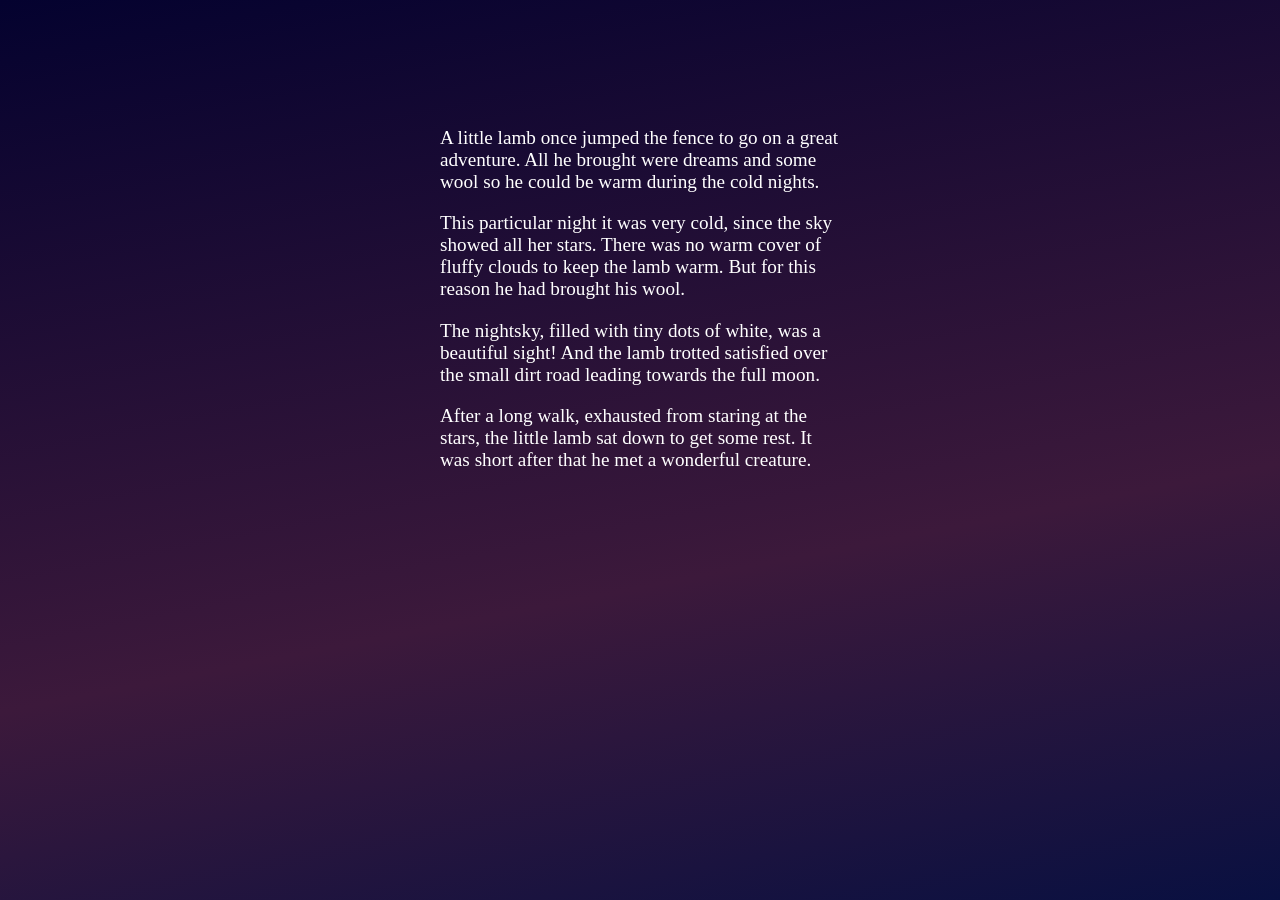
==== index.html @ 36f215fd "Update index.html" ====
<!DOCTYPE html>
<html>
<head>
<title>Pecorella</title>
 
 <style>
  html { 
  background: linear-gradient(169deg, rgba(4,2,47,1) 0%, rgba(60,25,59,1) 62%, rgba(9,16,65,1) 100%) no-repeat center center fixed; 
  -webkit-background-size: cover;
  -moz-background-size: cover;
  -o-background-size: cover;
  background-size: cover;
   margin: 0;
   padding: 0;
}

.story {
 margin:auto;width:50%;max-width:400px;color:white;padding:100px;font-size:1.2em;
  }
  
.star {
  position: absolute;
  width: 2px;
  height: 2px;
  background: rgba(255,255,255,0.0);
  border-radius: 5px;
}

@keyframes twinkle {
  0% {
    transform: scale(1, 1);
    background: rgba(255,255,255,0.0);
    animation-timing-function: ease-in;
  }
  60% {
    transform: scale(0.8, 0.8);
    background: rgba(255,255,255,1);
    animation-timing-function: ease-out;
  }
  80% {
    background: rgba(255,255,255,0.00);
    transform: scale(1, 1);
  }
  100% {
    background: rgba(255,255,255,0.0);
    transform: scale(1, 1);
  }
}

 </style>


</head>
<body>

 <div class="story">
  <p>A little lamb once jumped the fence to go on a great adventure. All he brought were dreams and some wool so he could be warm during the cold nights.</p>
  <p>This particular night it was very cold, since the sky showed all her stars. There was no warm cover of fluffy clouds to keep the lamb warm. But for this reason he had brought his wool.</p>
  <p>The nightsky, filled with tiny dots of white, was a beautiful sight! And the lamb trotted satisfied over the small dirt road leading towards the full moon.</p>
  <p>After a long walk, exhausted from staring at the stars, the little lamb sat down to get some rest. It was short after that he met a wonderful creature.</p>
 </div>
    
   <script>
  for (var i = 0; i < 100; i++) {
  var star = '<div class="star" style="animation: twinkle '+((Math.random()*5) + 5)+'s linear '+((Math.random()*5) + 5)+'s infinite; top: '+Math.random()*(window.innerHeight-10)+'px; left: '+Math.random()*(window.innerWidth-10)+'px;"></div>';
  document.body.insertAdjacentHTML( 'beforeend', star );
}
 </script>

</body>
</html>
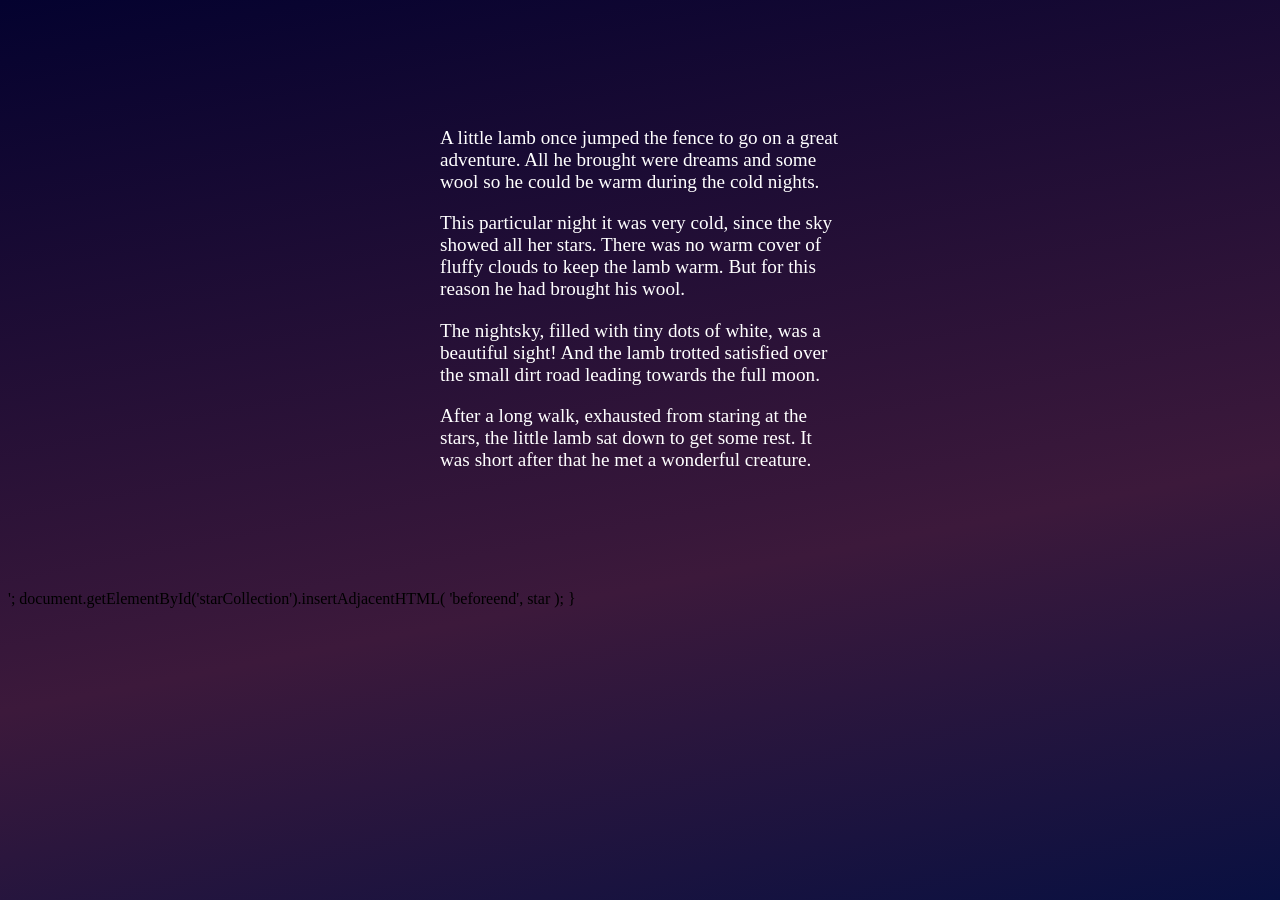
==== commit 5015c18f: "Update index.html" ====
--- a/index.html
+++ b/index.html
@@ -13,6 +13,9 @@
    margin: 0;
    padding: 0;
 }
+  #starCollection {
+   overflow:hidden;
+  }
 
 .story {
  margin:auto;width:50%;max-width:400px;color:white;padding:100px;font-size:1.2em;
@@ -59,11 +62,13 @@
   <p>The nightsky, filled with tiny dots of white, was a beautiful sight! And the lamb trotted satisfied over the small dirt road leading towards the full moon.</p>
   <p>After a long walk, exhausted from staring at the stars, the little lamb sat down to get some rest. It was short after that he met a wonderful creature.</p>
  </div>
+ 
+ <div id="starCollection></div>
     
    <script>
   for (var i = 0; i < 100; i++) {
   var star = '<div class="star" style="animation: twinkle '+((Math.random()*5) + 5)+'s linear '+((Math.random()*5) + 5)+'s infinite; top: '+Math.random()*(window.innerHeight-10)+'px; left: '+Math.random()*(window.innerWidth-10)+'px;"></div>';
-  document.body.insertAdjacentHTML( 'beforeend', star );
+  document.getElementById('starCollection').insertAdjacentHTML( 'beforeend', star );
 }
  </script>
 
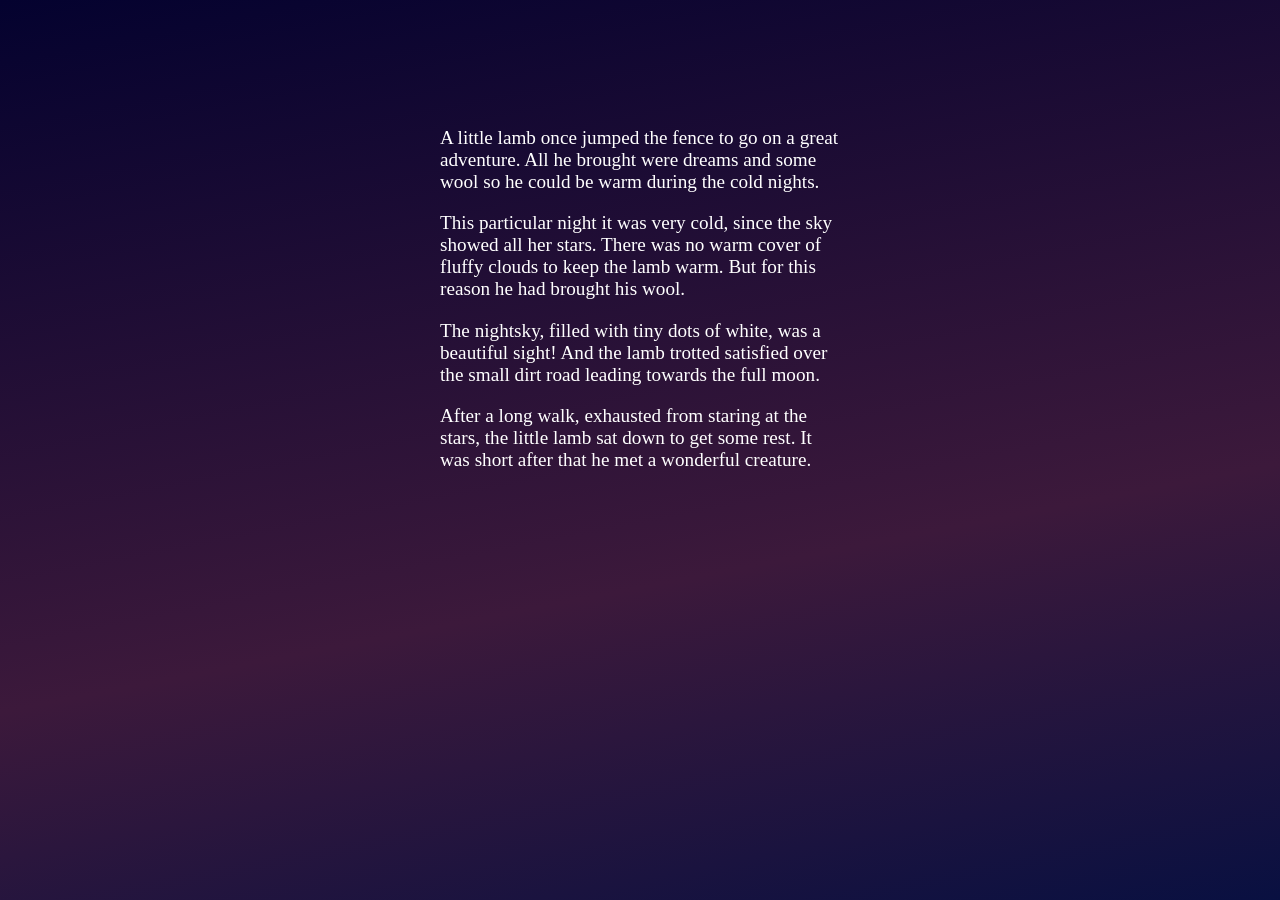
==== commit a694cda4: "Update index.html" ====
--- a/index.html
+++ b/index.html
@@ -63,14 +63,14 @@
   <p>After a long walk, exhausted from staring at the stars, the little lamb sat down to get some rest. It was short after that he met a wonderful creature.</p>
  </div>
  
- <div id="starCollection></div>
+<div id="starCollection"></div>
     
-   <script>
+<script>
   for (var i = 0; i < 100; i++) {
   var star = '<div class="star" style="animation: twinkle '+((Math.random()*5) + 5)+'s linear '+((Math.random()*5) + 5)+'s infinite; top: '+Math.random()*(window.innerHeight-10)+'px; left: '+Math.random()*(window.innerWidth-10)+'px;"></div>';
   document.getElementById('starCollection').insertAdjacentHTML( 'beforeend', star );
 }
- </script>
+</script>
 
 </body>
 </html>
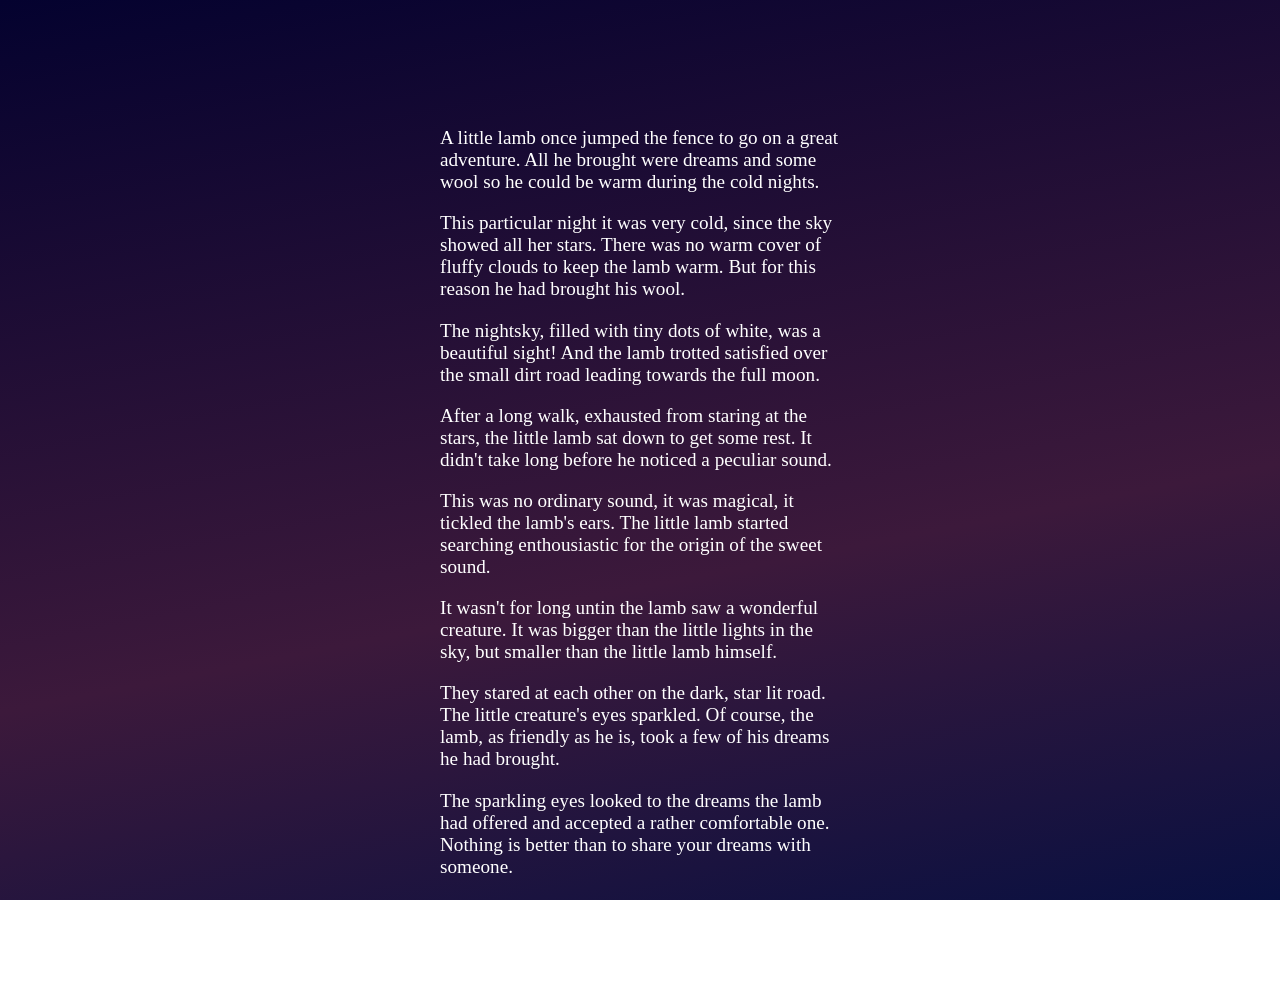
==== commit 0d0d3d86: "Update index.html" ====
--- a/index.html
+++ b/index.html
@@ -15,6 +15,11 @@
 }
   #starCollection {
    overflow:hidden;
+   width: 100vw;
+height: 100vh;
+position: fixed;
+top: 0;
+left: 0;
   }
 
 .story {
@@ -60,7 +65,11 @@
   <p>A little lamb once jumped the fence to go on a great adventure. All he brought were dreams and some wool so he could be warm during the cold nights.</p>
   <p>This particular night it was very cold, since the sky showed all her stars. There was no warm cover of fluffy clouds to keep the lamb warm. But for this reason he had brought his wool.</p>
   <p>The nightsky, filled with tiny dots of white, was a beautiful sight! And the lamb trotted satisfied over the small dirt road leading towards the full moon.</p>
-  <p>After a long walk, exhausted from staring at the stars, the little lamb sat down to get some rest. It was short after that he met a wonderful creature.</p>
+  <p>After a long walk, exhausted from staring at the stars, the little lamb sat down to get some rest. It didn't take long before he noticed a peculiar sound.</p>
+  <p>This was no ordinary sound, it was magical, it tickled the lamb's ears. The little lamb started searching enthousiastic for the origin of the sweet sound.</p>
+  <p>It wasn't for long untin the lamb saw a wonderful creature. It was bigger than the little lights in the sky, but smaller than the little lamb himself.</p>
+  <p>They stared at each other on the dark, star lit road. The little creature's eyes sparkled. Of course, the lamb, as friendly as he is, took a few of his dreams he had brought.</p>
+  <p>The sparkling eyes looked to the dreams the lamb had offered and accepted a rather comfortable one. Nothing is better than to share your dreams with someone.</p>
  </div>
  
 <div id="starCollection"></div>
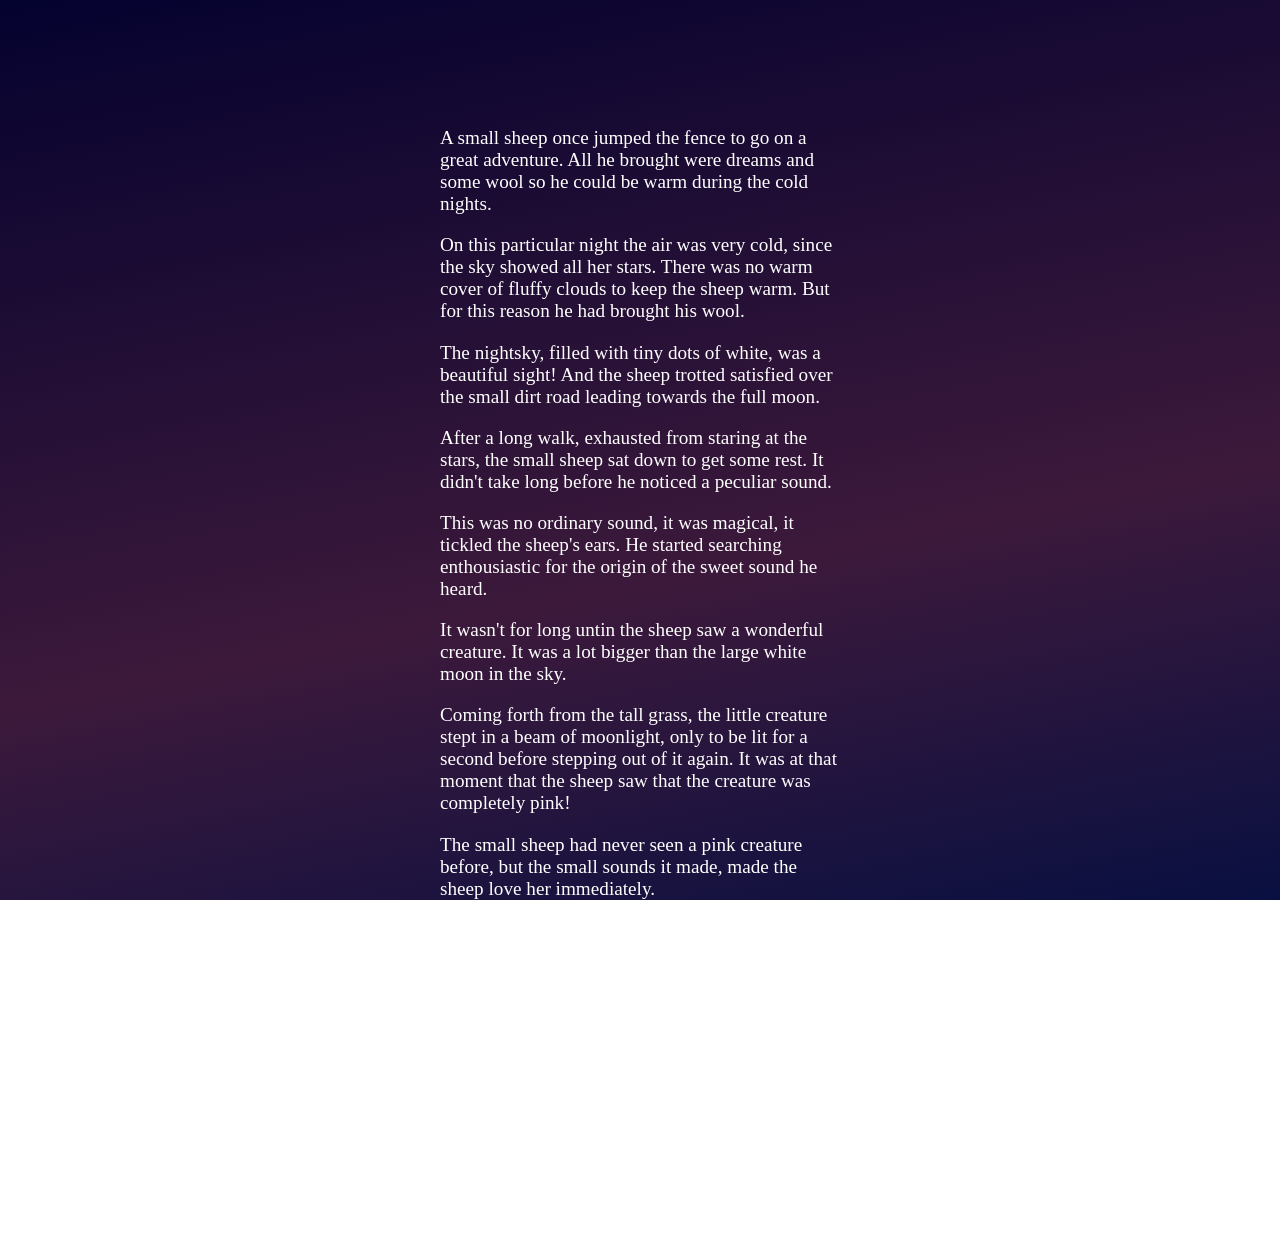
==== commit 35aec542: "Update index.html" ====
--- a/index.html
+++ b/index.html
@@ -62,14 +62,16 @@
 <body>
 
  <div class="story">
-  <p>A little lamb once jumped the fence to go on a great adventure. All he brought were dreams and some wool so he could be warm during the cold nights.</p>
-  <p>This particular night it was very cold, since the sky showed all her stars. There was no warm cover of fluffy clouds to keep the lamb warm. But for this reason he had brought his wool.</p>
-  <p>The nightsky, filled with tiny dots of white, was a beautiful sight! And the lamb trotted satisfied over the small dirt road leading towards the full moon.</p>
-  <p>After a long walk, exhausted from staring at the stars, the little lamb sat down to get some rest. It didn't take long before he noticed a peculiar sound.</p>
-  <p>This was no ordinary sound, it was magical, it tickled the lamb's ears. The little lamb started searching enthousiastic for the origin of the sweet sound.</p>
-  <p>It wasn't for long untin the lamb saw a wonderful creature. It was bigger than the little lights in the sky, but smaller than the little lamb himself.</p>
-  <p>They stared at each other on the dark, star lit road. The little creature's eyes sparkled. Of course, the lamb, as friendly as he is, took a few of his dreams he had brought.</p>
-  <p>The sparkling eyes looked to the dreams the lamb had offered and accepted a rather comfortable one. Nothing is better than to share your dreams with someone.</p>
+  <p>A small sheep once jumped the fence to go on a great adventure. All he brought were dreams and some wool so he could be warm during the cold nights.</p>
+  <p>On this particular night the air was very cold, since the sky showed all her stars. There was no warm cover of fluffy clouds to keep the sheep warm. But for this reason he had brought his wool.</p>
+  <p>The nightsky, filled with tiny dots of white, was a beautiful sight! And the sheep trotted satisfied over the small dirt road leading towards the full moon.</p>
+  <p>After a long walk, exhausted from staring at the stars, the small sheep sat down to get some rest. It didn't take long before he noticed a peculiar sound.</p>
+  <p>This was no ordinary sound, it was magical, it tickled the sheep's ears. He started searching enthousiastic for the origin of the sweet sound he heard.</p>
+  <p>It wasn't for long untin the sheep saw a wonderful creature. It was a lot bigger than the large white moon in the sky.</p>
+  <p>Coming forth from the tall grass, the little creature stept in a beam of moonlight, only to be lit for a second before stepping out of it again. It was at that moment that the sheep saw that the creature was completely pink!</p>
+  <p>The small sheep had never seen a pink creature before, but the small sounds it made, made the sheep love her immediately.</p>
+  <p>They stared at each other on the dark, star lit road. The little creature's eyes sparkled. Of course, the sheep, as friendly as he is, took a few of his dreams he had brought.</p>
+  <p>The sparkling eyes looked to the dreams the sheep had offered and accepted a rather comfortable one. Nothing is better than to share your dreams with someone.</p>
  </div>
  
 <div id="starCollection"></div>
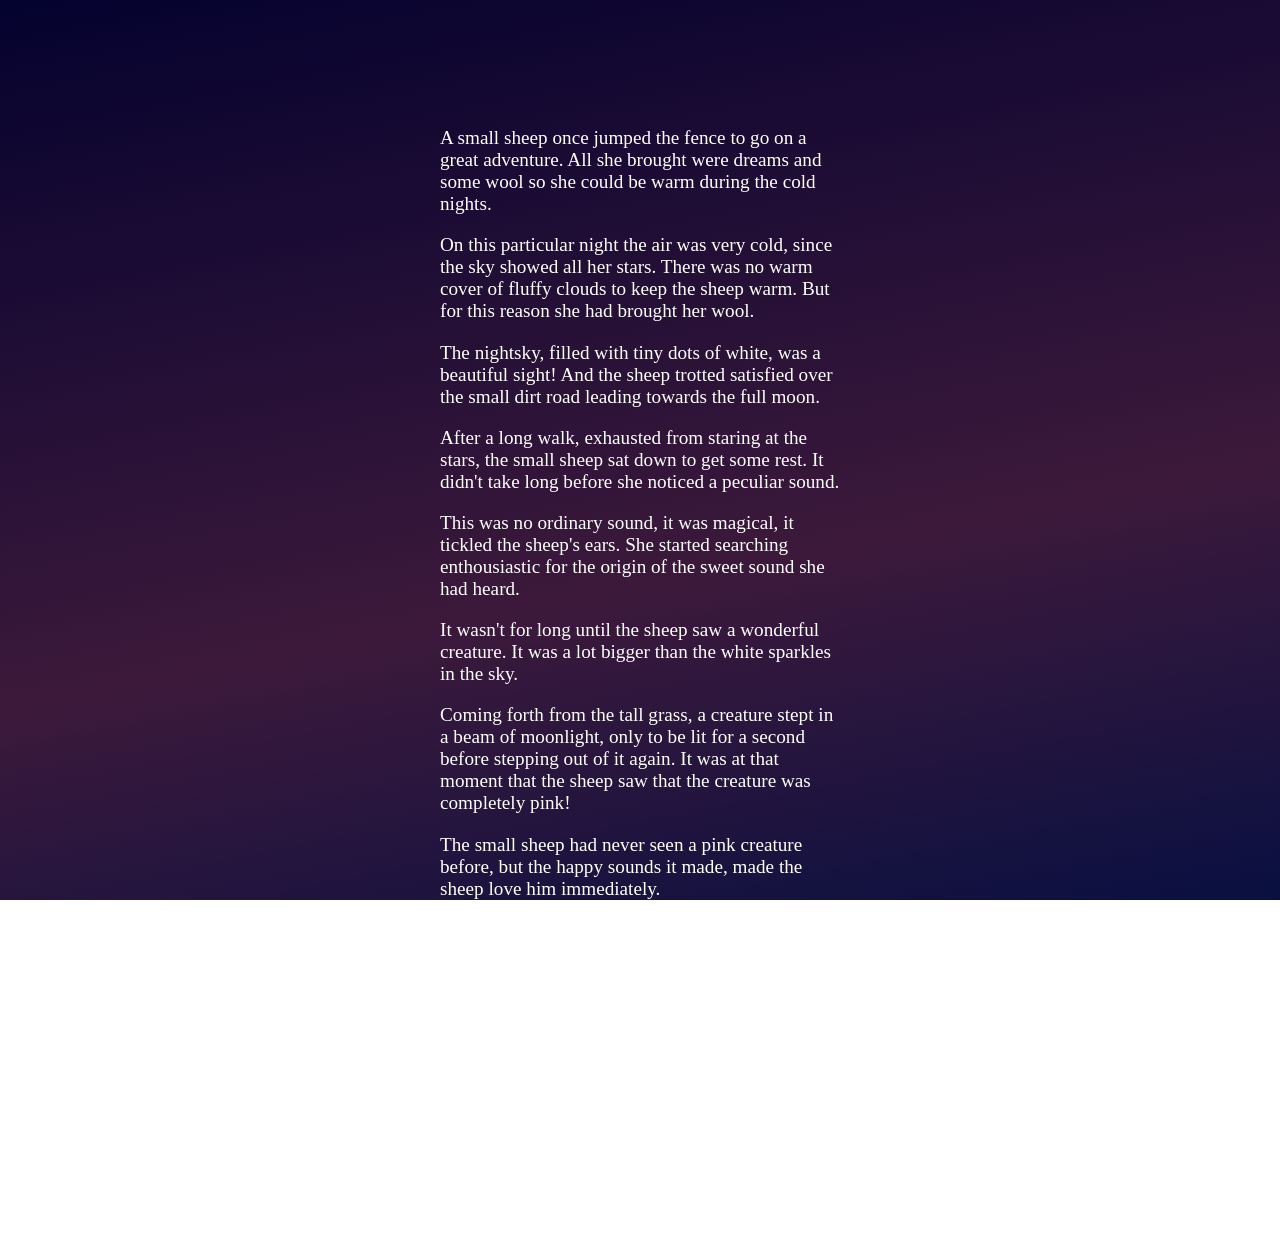
==== commit 00fb457e: "Update index.html" ====
--- a/index.html
+++ b/index.html
@@ -62,15 +62,15 @@
 <body>
 
  <div class="story">
-  <p>A small sheep once jumped the fence to go on a great adventure. All he brought were dreams and some wool so he could be warm during the cold nights.</p>
-  <p>On this particular night the air was very cold, since the sky showed all her stars. There was no warm cover of fluffy clouds to keep the sheep warm. But for this reason he had brought his wool.</p>
+  <p>A small sheep once jumped the fence to go on a great adventure. All she brought were dreams and some wool so she could be warm during the cold nights.</p>
+  <p>On this particular night the air was very cold, since the sky showed all her stars. There was no warm cover of fluffy clouds to keep the sheep warm. But for this reason she had brought her wool.</p>
   <p>The nightsky, filled with tiny dots of white, was a beautiful sight! And the sheep trotted satisfied over the small dirt road leading towards the full moon.</p>
-  <p>After a long walk, exhausted from staring at the stars, the small sheep sat down to get some rest. It didn't take long before he noticed a peculiar sound.</p>
-  <p>This was no ordinary sound, it was magical, it tickled the sheep's ears. He started searching enthousiastic for the origin of the sweet sound he heard.</p>
-  <p>It wasn't for long untin the sheep saw a wonderful creature. It was a lot bigger than the large white moon in the sky.</p>
-  <p>Coming forth from the tall grass, the little creature stept in a beam of moonlight, only to be lit for a second before stepping out of it again. It was at that moment that the sheep saw that the creature was completely pink!</p>
-  <p>The small sheep had never seen a pink creature before, but the small sounds it made, made the sheep love her immediately.</p>
-  <p>They stared at each other on the dark, star lit road. The little creature's eyes sparkled. Of course, the sheep, as friendly as he is, took a few of his dreams he had brought.</p>
+  <p>After a long walk, exhausted from staring at the stars, the small sheep sat down to get some rest. It didn't take long before she noticed a peculiar sound.</p>
+  <p>This was no ordinary sound, it was magical, it tickled the sheep's ears. She started searching enthousiastic for the origin of the sweet sound she had heard.</p>
+  <p>It wasn't for long until the sheep saw a wonderful creature. It was a lot bigger than the white sparkles in the sky.</p>
+  <p>Coming forth from the tall grass, a creature stept in a beam of moonlight, only to be lit for a second before stepping out of it again. It was at that moment that the sheep saw that the creature was completely pink!</p>
+  <p>The small sheep had never seen a pink creature before, but the happy sounds it made, made the sheep love him immediately.</p>
+  <p>They stared at each other on the dark, star lit road. The pink creature's eyes sparkled. Of course, the sheep, as friendly as she is, took a few of her dreams she had brought.</p>
   <p>The sparkling eyes looked to the dreams the sheep had offered and accepted a rather comfortable one. Nothing is better than to share your dreams with someone.</p>
  </div>
  
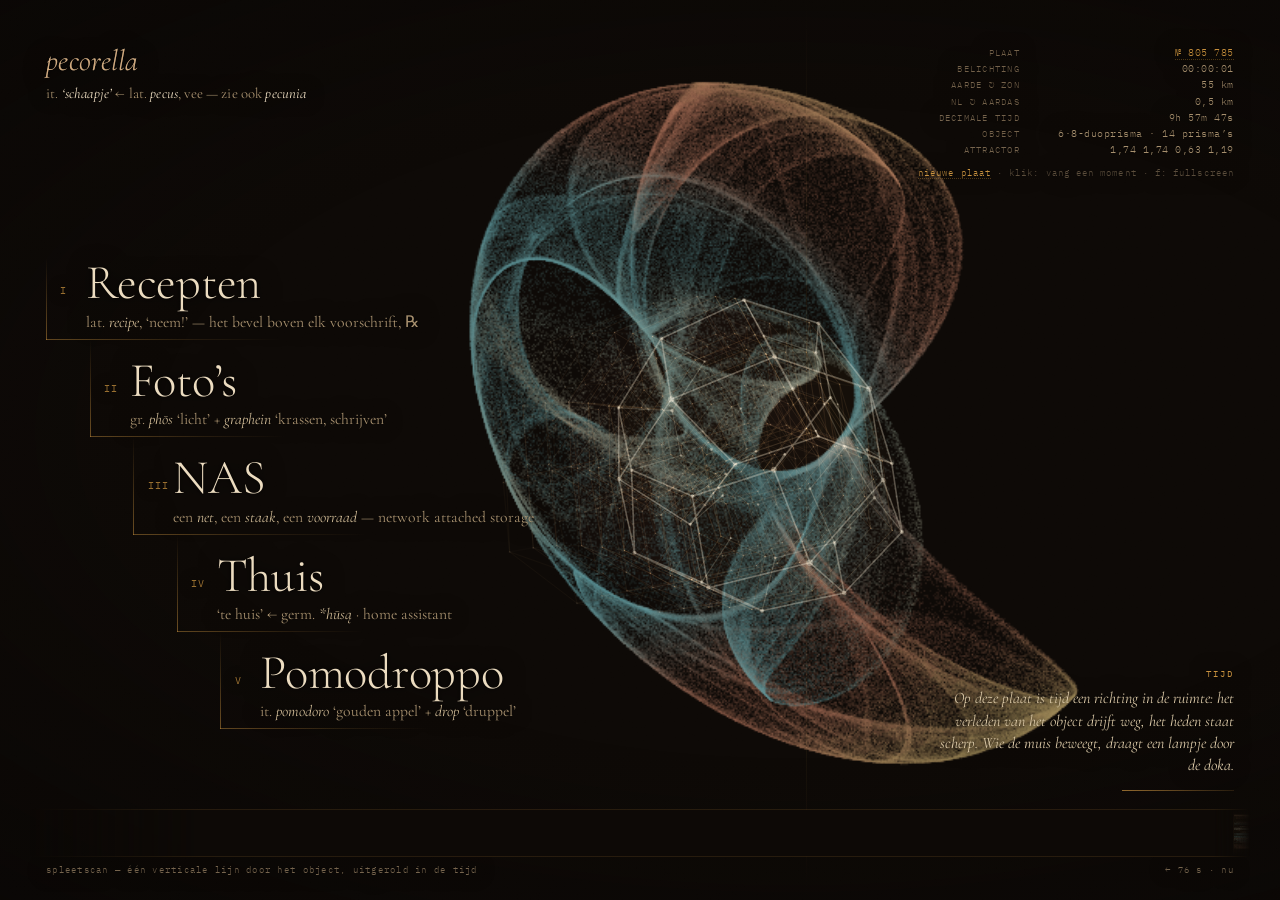
==== commit 52f46380: "Add files via upload" ====
--- a/index.html
+++ b/index.html
@@ -1,87 +1,1091 @@
-<!DOCTYPE html>
-<html>
+<!doctype html>
+<html lang="nl">
 <head>
-<title>Pecorella</title>
- 
- <style>
-  html { 
-  background: linear-gradient(169deg, rgba(4,2,47,1) 0%, rgba(60,25,59,1) 62%, rgba(9,16,65,1) 100%) no-repeat center center fixed; 
-  -webkit-background-size: cover;
-  -moz-background-size: cover;
-  -o-background-size: cover;
-  background-size: cover;
-   margin: 0;
-   padding: 0;
-}
-  #starCollection {
-   overflow:hidden;
-   width: 100vw;
-height: 100vh;
-position: fixed;
-top: 0;
-left: 0;
-  }
-
-.story {
- margin:auto;width:50%;max-width:400px;color:white;padding:100px;font-size:1.2em;
-  }
-  
-.star {
-  position: absolute;
-  width: 2px;
-  height: 2px;
-  background: rgba(255,255,255,0.0);
-  border-radius: 5px;
-}
-
-@keyframes twinkle {
-  0% {
-    transform: scale(1, 1);
-    background: rgba(255,255,255,0.0);
-    animation-timing-function: ease-in;
-  }
-  60% {
-    transform: scale(0.8, 0.8);
-    background: rgba(255,255,255,1);
-    animation-timing-function: ease-out;
-  }
-  80% {
-    background: rgba(255,255,255,0.00);
-    transform: scale(1, 1);
-  }
-  100% {
-    background: rgba(255,255,255,0.0);
-    transform: scale(1, 1);
-  }
-}
-
- </style>
-
-
+<meta charset="utf-8">
+<meta name="viewport" content="width=device-width, initial-scale=1, viewport-fit=cover">
+<title>pecorella · chronografie</title>
+<meta name="description" content="Een chronografische plaat: een vierdimensionaal object dat door de tijd daalt, belicht op een vreemde attractor.">
+<meta name="theme-color" content="#0d0906">
+<link rel="icon" href="data:image/svg+xml,%3Csvg xmlns='http://www.w3.org/2000/svg' viewBox='0 0 32 32'%3E%3Crect width='32' height='32' rx='7' fill='%230d0906'/%3E%3Cpath d='M5 7h5.5v5h5v5h5v5H26' fill='none' stroke='%23c9923f' stroke-width='2.2' stroke-linejoin='round'/%3E%3Cpath d='M3 10h5.5v5h5v5h5v5' fill='none' stroke='%239a4f2c' stroke-width='1' opacity='.7'/%3E%3C/svg%3E">
+<link rel="preconnect" href="https://fonts.googleapis.com">
+<link rel="preconnect" href="https://fonts.gstatic.com" crossorigin>
+<link href="https://fonts.googleapis.com/css2?family=Cormorant+Garamond:ital,wght@0,300;0,400;1,300;1,400&family=IBM+Plex+Mono:wght@300;400&display=swap" rel="stylesheet">
+<style>
+:root{
+  --bg:#0d0906;
+  --ink:#ecdcc0;
+  --muted:#a8916f;
+  --faint:#76644d;
+  --ochre:#c9923f;
+  --ochre-a:201,146,63;
+  --sienna-a:154,79,44;
+  --verdigris-a:111,143,136;
+  --serif:'Cormorant Garamond','Cormorant',Garamond,'Iowan Old Style','Times New Roman',serif;
+  --mono:'IBM Plex Mono',ui-monospace,'SF Mono',Menlo,monospace;
+  --gut:clamp(16px,3.6vw,56px);
+  --glow:0 0 22px rgba(8,5,3,.95),0 0 4px rgba(8,5,3,.8);
+}
+*{box-sizing:border-box;margin:0;padding:0}
+html,body{height:100%;background:var(--bg);color:var(--ink);overflow:hidden}
+body{font-family:var(--serif);-webkit-font-smoothing:antialiased;text-rendering:optimizeLegibility}
+body.idle{cursor:none}
+
+#exposure,#chrono{position:fixed;inset:0;width:100%;height:100%;display:block}
+#chrono{mix-blend-mode:screen}
+
+.vignette{position:fixed;inset:0;pointer-events:none;
+  background:
+    radial-gradient(130% 95% at 62% 48%,transparent 38%,rgba(6,4,3,.5) 72%,rgba(4,2,1,.92) 100%);}
+.grain{position:fixed;inset:-50%;width:200%;height:200%;pointer-events:none;opacity:.075;mix-blend-mode:overlay;
+  background-image:url("data:image/svg+xml,%3Csvg xmlns='http://www.w3.org/2000/svg' width='180' height='180'%3E%3Cfilter id='n'%3E%3CfeTurbulence type='fractalNoise' baseFrequency='.85' numOctaves='2' stitchTiles='stitch'/%3E%3CfeColorMatrix type='saturate' values='0'/%3E%3C/filter%3E%3Crect width='100%25' height='100%25' filter='url(%23n)'/%3E%3C/svg%3E");
+  animation:grain 1.2s steps(6) infinite}
+@keyframes grain{
+  0%{transform:translate(0,0)}17%{transform:translate(-3%,2%)}33%{transform:translate(2%,-4%)}
+  50%{transform:translate(-4%,-1%)}67%{transform:translate(3%,3%)}83%{transform:translate(-1%,4%)}100%{transform:translate(0,0)}}
+
+/* ---------- interface ---------- */
+.ui{position:fixed;inset:0;display:grid;grid-template-columns:minmax(0,1fr) auto;grid-template-rows:auto minmax(0,1fr) auto;row-gap:clamp(.8rem,2vh,1.6rem);column-gap:2rem;
+  padding:max(var(--gut),env(safe-area-inset-top)) max(var(--gut),env(safe-area-inset-right)) max(calc(var(--gut)*.55),env(safe-area-inset-bottom)) max(var(--gut),env(safe-area-inset-left));
+  pointer-events:none;text-shadow:var(--glow)}
+.ui a{pointer-events:auto}
+.top,.stairs{transition:opacity 4s ease}
+body.idle .top,body.idle .stairs{opacity:.2}
+body.idle .strip figcaption{opacity:.25}
+
+.top{grid-column:1/-1;display:flex;justify-content:space-between;align-items:flex-start;gap:1.5rem}
+.brand h1{position:relative;display:inline-block;font-weight:300;font-style:italic;font-size:clamp(1.55rem,2.3vw,2.1rem);letter-spacing:.01em;line-height:1}
+.brand h1::before,.brand h1::after{content:attr(data-text);position:absolute;left:0;top:0;pointer-events:none;text-shadow:none}
+.brand h1::before{color:rgba(var(--ochre-a),.32);animation:ghostA 11s ease-in-out infinite}
+.brand h1::after{color:rgba(var(--sienna-a),.22);animation:ghostB 11s ease-in-out infinite}
+@keyframes ghostA{0%,100%{transform:translate(-.1em,-.07em)}50%{transform:translate(-.26em,-.16em)}}
+@keyframes ghostB{0%,100%{transform:translate(-.2em,-.14em)}50%{transform:translate(-.52em,-.32em)}}
+.gloss{margin-top:.55rem;font-size:.92rem;color:var(--muted);letter-spacing:.01em}
+.gloss i{color:var(--ink)}
+
+.ledger{font-family:var(--mono);font-weight:300;font-size:.64rem;letter-spacing:.05em;color:var(--faint);
+  display:grid;grid-template-columns:auto auto;column-gap:1.1rem;row-gap:.2rem;text-align:right;white-space:nowrap}
+.ledger dt{text-transform:uppercase;letter-spacing:.14em;font-size:.56rem;align-self:center}
+.ledger dd{color:var(--muted);font-variant-numeric:tabular-nums}
+.ledger a{color:var(--ochre);text-decoration:none;border-bottom:1px dotted rgba(var(--ochre-a),.4)}
+.ledger a:hover,.ledger a:focus-visible{color:var(--ink);outline:none}
+.ledger .hint{grid-column:1/-1;margin-top:.45rem;font-size:.56rem;letter-spacing:.12em;color:rgba(118,100,77,.75);text-transform:lowercase}
+
+/* the staircase */
+.stairs{--gap:clamp(.35rem,1.7vh,1.25rem);grid-column:1;align-self:center;justify-self:start;display:flex;flex-direction:column;gap:var(--gap);padding-left:.9rem}
+.step{--off:calc(var(--i) * clamp(1.05rem,3.4vw,4rem));
+  position:relative;margin-left:var(--off);display:grid;grid-template-columns:1.6rem auto;align-items:baseline;
+  color:inherit;text-decoration:none;padding:.1rem 2.2rem .5rem 0;outline:none;width:max-content;max-width:calc(100vw - var(--off) - 2*var(--gut))}
+.step .no{font-family:var(--mono);font-size:.62rem;letter-spacing:.12em;color:var(--ochre);opacity:.75;transform:translateY(-.4em)}
+.step .word{font-weight:300;font-size:clamp(1.8rem,min(4.3vw,5.4vh),3.5rem);line-height:1;letter-spacing:-.005em;
+  text-shadow:var(--glow),0 0 0 rgba(var(--ochre-a),0),0 0 0 rgba(var(--sienna-a),0),0 0 0 rgba(var(--sienna-a),0),0 0 0 rgba(var(--verdigris-a),0),0 0 0 rgba(var(--verdigris-a),0);
+  transition:text-shadow 1.1s cubic-bezier(.2,.7,.1,1),transform 1.1s cubic-bezier(.2,.7,.1,1),color .6s}
+.step .meta{grid-column:2;display:flex;flex-wrap:wrap;align-items:baseline;column-gap:.8rem;row-gap:.1rem;margin-top:.3rem}
+.step .ety{font-size:.98rem;color:var(--muted)}
+.step .ety i{color:#cdb894}
+.step .host{font-family:var(--mono);font-size:.6rem;letter-spacing:.07em;color:var(--faint);opacity:0;transform:translateX(-.5rem);transition:opacity .8s,transform .8s}
+.step::after{content:'';position:absolute;left:-.9rem;right:0;bottom:0;height:1px;
+  background:linear-gradient(90deg,rgba(var(--ochre-a),.6),rgba(var(--ochre-a),.18) 60%,transparent);
+  transform-origin:left;transform:scaleX(.42);transition:transform 1.3s cubic-bezier(.2,.7,.1,1),opacity 1.3s;opacity:.75}
+.step::before{content:'';position:absolute;left:-.9rem;bottom:0;width:1px;height:calc(100% + var(--gap));
+  background:linear-gradient(0deg,rgba(var(--ochre-a),.5),transparent)}
+.step:first-child::before{height:100%}
+.step:hover .word,.step:focus-visible .word{transform:translateX(.4rem);color:#fff4df;
+  text-shadow:var(--glow),
+   -.16em -.09em 0 rgba(var(--ochre-a),.34),
+   -.32em -.18em 0 rgba(var(--sienna-a),.24),
+   -.48em -.27em 0 rgba(var(--sienna-a),.15),
+   -.64em -.36em 0 rgba(var(--verdigris-a),.09),
+   -.8em -.45em 0 rgba(var(--verdigris-a),.05)}
+.step:hover .host,.step:focus-visible .host{opacity:1;transform:none}
+.step:hover::after,.step:focus-visible::after{transform:scaleX(1);opacity:1}
+
+/* weetje */
+.weetje{grid-column:2;grid-row:2;align-self:end;justify-self:end;width:min(38ch,31vw);text-align:right}
+.weetje .bar{margin-left:auto}
+.weetje .cat{display:block;font-family:var(--mono);font-size:.58rem;letter-spacing:.2em;text-transform:uppercase;color:var(--ochre);margin-bottom:.45rem}
+.weetje p{font-style:italic;font-size:clamp(1rem,1.22vw,1.15rem);line-height:1.4;color:#d9c7a6}
+.weetje p i{font-style:normal;color:#efdfbf}
+.weetje .cat,.weetje p{transition:opacity .9s ease,filter .9s ease,transform .9s ease}
+.weetje.hold .bar{opacity:0}
+.weetje .bar{transition:opacity .6s}
+.weetje.out .cat,.weetje.out p{opacity:0;filter:blur(6px);transform:translate(-.3rem,.15rem)}
+.weetje .bar{height:1px;margin-top:.8rem;width:7rem;background:linear-gradient(90deg,rgba(var(--ochre-a),.7),rgba(var(--ochre-a),.15));
+  transform-origin:left;animation:bar var(--dur,26s) linear forwards}
+@keyframes bar{from{transform:scaleX(0)}to{transform:scaleX(1)}}
+
+/* slit-scan */
+.strip{grid-column:1/-1;position:relative;margin:0 calc(var(--gut) * -.35)}
+.strip canvas{display:block;width:100%;height:clamp(34px,5.4vh,54px);
+  -webkit-mask-image:linear-gradient(90deg,transparent,#000 14%,#000 97%,transparent);mask-image:linear-gradient(90deg,transparent,#000 14%,#000 97%,transparent);
+  border-top:1px solid rgba(var(--ochre-a),.14);border-bottom:1px solid rgba(var(--ochre-a),.14)}
+.strip figcaption{display:flex;justify-content:space-between;gap:1rem;margin-top:.4rem;padding:0 calc(var(--gut) * .35);
+  font-family:var(--mono);font-weight:300;font-size:.56rem;letter-spacing:.14em;text-transform:lowercase;color:var(--faint);transition:opacity 4s}
+
+a:focus-visible{outline:none}
+
+@media (max-width:719px){
+  .ui{grid-template-columns:minmax(0,1fr);grid-template-rows:auto minmax(0,1fr) auto auto}
+  .weetje{grid-column:1;grid-row:3;justify-self:start;align-self:auto;width:auto;max-width:46ch;text-align:left}
+  .weetje .bar{margin-left:0}
+  .ledger{grid-template-columns:auto;row-gap:.15rem}
+  .ledger dt,.ledger .opt,.ledger .hint{display:none}
+  .gloss{font-size:.84rem}
+  .strip figcaption .long{display:none}
+  .stairs{align-self:end;justify-self:stretch;align-items:flex-start;padding-bottom:.4rem}
+  .step{width:auto;max-width:calc(100% - var(--off));grid-template-columns:1.4rem minmax(0,1fr);padding-right:.6rem}
+  .step .host{display:none}
+  .step .ety{font-size:.9rem}
+}
+@media (max-width:719px) and (max-height:700px){
+  .weetje{display:none}
+}
+@media (max-height:700px) and (min-width:720px){
+  .ledger .opt.x{display:none}
+}
+@media (max-height:520px){
+  .weetje,.strip figcaption{display:none}
+}
+@media (prefers-reduced-motion:reduce){
+  .grain,.brand h1::before,.brand h1::after{animation:none}
+}
+</style>
 </head>
 <body>
-
- <div class="story">
-  <p>A small sheep once jumped the fence to go on a great adventure. All she brought were dreams and some wool so she could be warm during the cold nights.</p>
-  <p>On this particular night the air was very cold, since the sky showed all her stars. There was no warm cover of fluffy clouds to keep the sheep warm. But for this reason she had brought her wool.</p>
-  <p>The nightsky, filled with tiny dots of white, was a beautiful sight! And the sheep trotted satisfied over the small dirt road leading towards the full moon.</p>
-  <p>After a long walk, exhausted from staring at the stars, the small sheep sat down to get some rest. It didn't take long before she noticed a peculiar sound.</p>
-  <p>This was no ordinary sound, it was magical, it tickled the sheep's ears. She started searching enthousiastic for the origin of the sweet sound she had heard.</p>
-  <p>It wasn't for long until the sheep saw a wonderful creature. It was a lot bigger than the white sparkles in the sky.</p>
-  <p>Coming forth from the tall grass, a creature stept in a beam of moonlight, only to be lit for a second before stepping out of it again. It was at that moment that the sheep saw that the creature was completely pink!</p>
-  <p>The small sheep had never seen a pink creature before, but the happy sounds it made, made the sheep love him immediately.</p>
-  <p>They stared at each other on the dark, star lit road. The pink creature's eyes sparkled. Of course, the sheep, as friendly as she is, took a few of her dreams she had brought.</p>
-  <p>The sparkling eyes looked to the dreams the sheep had offered and accepted a rather comfortable one. Nothing is better than to share your dreams with someone.</p>
- </div>
- 
-<div id="starCollection"></div>
-    
+<canvas id="exposure" aria-hidden="true"></canvas>
+<canvas id="chrono" aria-hidden="true"></canvas>
+<div class="vignette" aria-hidden="true"></div>
+<div class="grain" aria-hidden="true"></div>
+
+<main class="ui">
+  <header class="top">
+    <div class="brand">
+      <h1 data-text="pecorella">pecorella</h1>
+      <p class="gloss">it. <i>‘schaapje’</i> ← lat. <i>pecus</i>, vee — zie ook <i>pecunia</i></p>
+    </div>
+    <dl class="ledger" aria-label="Belichtingsgegevens">
+      <dt>plaat</dt><dd><a id="plate" href="?" title="Deze plaat bewaren">№ ——</a></dd>
+      <dt>belichting</dt><dd id="l-exp">00:00:00</dd>
+      <dt class="opt">aarde ↻ zon</dt><dd class="opt" id="l-sun">0 km</dd>
+      <dt class="opt x">nl ↻ aardas</dt><dd class="opt x" id="l-rot">0 km</dd>
+      <dt class="opt">decimale tijd</dt><dd class="opt" id="l-dec">—</dd>
+      <dt class="opt">object</dt><dd class="opt" id="l-obj">—</dd>
+      <dt class="opt x">attractor</dt><dd class="opt x" id="l-att">—</dd>
+      <dd class="hint"><a id="newplate" href="?">nieuwe plaat</a> · klik: vang een moment · f: fullscreen</dd>
+    </dl>
+  </header>
+
+  <nav class="stairs" aria-label="Projecten">
+    <a class="step" style="--i:0" data-key="recepten" href="https://recepten.pecorella.nl">
+      <span class="no">I</span><span class="word">Recepten</span>
+      <span class="meta"><span class="ety">lat. <i>recipe</i>, ‘neem!’ — het bevel boven elk voorschrift, ℞</span><span class="host">recepten.pecorella.nl</span></span>
+    </a>
+    <a class="step" style="--i:1" data-key="fotos" href="https://fotos.pecorella.nl">
+      <span class="no">II</span><span class="word">Foto’s</span>
+      <span class="meta"><span class="ety">gr. <i>phōs</i> ‘licht’ + <i>graphein</i> ‘krassen, schrijven’</span><span class="host">fotos.pecorella.nl</span></span>
+    </a>
+    <a class="step" style="--i:2" data-key="nas" href="https://nas.pecorella.nl">
+      <span class="no">III</span><span class="word">NAS</span>
+      <span class="meta"><span class="ety">een <i>net</i>, een <i>staak</i>, een <i>voorraad</i> — network attached storage</span><span class="host">nas.pecorella.nl</span></span>
+    </a>
+    <a class="step" style="--i:3" data-key="thuis" href="https://thuis.pecorella.nl">
+      <span class="no">IV</span><span class="word">Thuis</span>
+      <span class="meta"><span class="ety">‘te huis’ ← germ. <i>*hūsą</i> · home assistant</span><span class="host">thuis.pecorella.nl</span></span>
+    </a>
+    <a class="step" style="--i:4" data-key="pomodroppo" href="https://pomodroppo.pecorella.nl">
+      <span class="no">V</span><span class="word">Pomodroppo</span>
+      <span class="meta"><span class="ety">it. <i>pomodoro</i> ‘gouden appel’ + <i>drop</i> ‘druppel’</span><span class="host">pomodroppo.pecorella.nl</span></span>
+    </a>
+  </nav>
+
+  <section class="weetje" id="weetje" aria-live="polite">
+    <span class="cat" id="w-cat">&nbsp;</span>
+    <p id="w-text">&nbsp;</p>
+    <div class="bar" id="w-bar"></div>
+  </section>
+
+  <figure class="strip">
+    <canvas id="slit" aria-hidden="true"></canvas>
+    <figcaption><span>spleetscan<span class="long"> — één verticale lijn door het object, uitgerold in de tijd</span></span><span id="slit-span">← — s · nu</span></figcaption>
+  </figure>
+</main>
+
 <script>
-  for (var i = 0; i < 100; i++) {
-  var star = '<div class="star" style="animation: twinkle '+((Math.random()*5) + 5)+'s linear '+((Math.random()*5) + 5)+'s infinite; top: '+Math.random()*(window.innerHeight-10)+'px; left: '+Math.random()*(window.innerWidth-10)+'px;"></div>';
-  document.getElementById('starCollection').insertAdjacentHTML( 'beforeend', star );
-}
+(() => {
+'use strict';
+
+/* ================================================================
+   pecorella · chronografie
+   Een vierdimensionaal lichaam daalt door de tijd (à la Marey en
+   Duchamp), terwijl een Clifford-attractor als lange sluitertijd
+   op de plaat brandt. Elke plaat heeft een eigen zaadje: dezelfde
+   wereld, nooit hetzelfde beeld.
+   ================================================================ */
+
+const TAU = Math.PI * 2;
+const $ = s => document.querySelector(s);
+const clamp = (x, a, b) => x < a ? a : x > b ? b : x;
+const lerp = (a, b, t) => a + (b - a) * t;
+const smoother = t => t * t * t * (t * (t * 6 - 15) + 10);
+function mulberry32(a) {
+  return () => {
+    a |= 0; a = a + 0x6D2B79F5 | 0;
+    let t = Math.imul(a ^ a >>> 15, 1 | a);
+    t = t + Math.imul(t ^ t >>> 7, 61 | t) ^ t;
+    return ((t ^ t >>> 14) >>> 0) / 4294967296;
+  };
+}
+
+/* ---------- zaad ---------- */
+const qs = new URLSearchParams(location.search);
+let seed = parseInt(qs.get('plaat'), 10);
+if (!Number.isFinite(seed) || seed < 0) seed = Math.floor(Math.random() * 1e6);
+seed = seed % 1e6;
+const rand = mulberry32(((seed * 2654435761) >>> 0) ^ 0x9e3779b9);
+const R = (a, b) => a + (b - a) * rand();
+const shuffle = arr => { for (let i = arr.length - 1; i > 0; i--) { const j = Math.floor(rand() * (i + 1)); [arr[i], arr[j]] = [arr[j], arr[i]]; } return arr; };
+
+const calm = matchMedia('(prefers-reduced-motion: reduce)').matches;
+const SPEED = calm ? 0.4 : 1;
+
+/* ---------- canvassen ---------- */
+const ex = $('#exposure'), exc = ex.getContext('2d', { alpha: false });
+const ch = $('#chrono'), cc = ch.getContext('2d');
+const sl = $('#slit'), slc = sl.getContext('2d');
+
+let W = 0, H = 0, DPR = 1, MOBILE = false;
+let BW = 0, BH = 0, N = 0, Rb, Gb, Bb, img, pix;
+let LX = .64, LY = .48, S = 100;
+let SW = 0, SH = 0;
+
+function resize() {
+  W = Math.max(1, innerWidth); H = Math.max(1, innerHeight); DPR = Math.min(devicePixelRatio || 1, 2);
+  MOBILE = W < 720;
+  LX = MOBILE ? .6 : .63; LY = MOBILE ? .26 : .47;
+  S = MOBILE ? Math.min(W * .19, H * .1) : Math.min(W, H) * .155;
+
+  const budget = MOBILE ? 230000 : 480000;
+  const sc = Math.min(.7, Math.sqrt(budget / (W * H)));
+  BW = Math.max(4, Math.round(W * sc)); BH = Math.max(4, Math.round(H * sc)); N = BW * BH;
+  ex.width = BW; ex.height = BH;
+  Rb = new Float32Array(N); Gb = new Float32Array(N); Bb = new Float32Array(N);
+  img = exc.createImageData(BW, BH); pix = img.data;
+  GW = Math.ceil(BW / 4) + 1; GH = Math.ceil(BH / 4) + 1; Gd = new Float32Array(GW * GH);
+  for (let j = 3; j < pix.length; j += 4) pix[j] = 255;
+
+  ch.width = Math.max(1, Math.round(W * DPR)); ch.height = Math.max(1, Math.round(H * DPR));
+
+  const r = sl.getBoundingClientRect();
+  SW = Math.max(1, Math.round(r.width * DPR)); SH = Math.max(1, Math.round(r.height * DPR));
+  sl.width = SW; sl.height = SH;
+  slc.fillStyle = '#0d0906'; slc.fillRect(0, 0, SW, SH);
+  $('#slit-span').textContent = `← ${Math.round(r.width / SLIT_RATE)} s · nu`;
+
+  for (const s of specs) { s.snaps.length = 0; s.last = -1e9; }
+  frozen.length = 0;
+  scS = 0;
+}
+
+/* ================================================================
+   Polytopen: schaduwen uit de vierde dimensie
+   ================================================================ */
+function build(V, E, F) {
+  let m = 0;
+  for (const v of V) m = Math.max(m, Math.hypot(v[0], v[1], v[2], v[3]));
+  V = V.map(v => v.map(c => c / m));
+  const dist = (a, b) => Math.hypot(a[0] - b[0], a[1] - b[1], a[2] - b[2], a[3] - b[3]);
+  if (!E) {
+    let min = Infinity;
+    for (let i = 0; i < V.length; i++) for (let j = i + 1; j < V.length; j++) { const d = dist(V[i], V[j]); if (d > 1e-9 && d < min) min = d; }
+    E = [];
+    for (let i = 0; i < V.length; i++) for (let j = i + 1; j < V.length; j++) if (Math.abs(dist(V[i], V[j]) - min) < 1e-6) E.push([i, j]);
+  }
+  if (!F) {
+    const adj = V.map(() => new Set());
+    E.forEach(([i, j]) => { adj[i].add(j); adj[j].add(i); });
+    F = [];
+    for (const [i, j] of E) for (const k of adj[i]) if (k > j && adj[j].has(k)) F.push([i, j, k]);
+  }
+  return { V, E, F };
+}
+const POLYS = [
+  () => { // tesseract
+    const V = []; for (let i = 0; i < 16; i++) V.push([i & 1 ? 1 : -1, i & 2 ? 1 : -1, i & 4 ? 1 : -1, i & 8 ? 1 : -1]);
+    const F = [];
+    for (let p = 0; p < 4; p++) for (let q = p + 1; q < 4; q++) for (let i = 0; i < 16; i++)
+      if (!(i >> p & 1) && !(i >> q & 1)) F.push([i, i | 1 << p, i | 1 << p | 1 << q, i | 1 << q]);
+    return Object.assign(build(V, null, F), { nl: 'tesseract · 8 kubussen' });
+  },
+  () => { // 16-cel
+    const V = []; for (let a = 0; a < 4; a++) for (const s of [-1, 1]) { const v = [0, 0, 0, 0]; v[a] = s; V.push(v); }
+    return Object.assign(build(V), { nl: '16-cel · 16 tetraëders' });
+  },
+  () => { // 24-cel
+    const V = []; for (let a = 0; a < 4; a++) for (let b = a + 1; b < 4; b++) for (const sa of [-1, 1]) for (const sb of [-1, 1]) { const v = [0, 0, 0, 0]; v[a] = sa; v[b] = sb; V.push(v); }
+    return Object.assign(build(V), { nl: '24-cel · 24 octaëders' });
+  },
+  () => { // 5-cel
+    const r = Math.sqrt(5);
+    const V = [[1, 1, 1, -1 / r], [1, -1, -1, -1 / r], [-1, 1, -1, -1 / r], [-1, -1, 1, -1 / r], [0, 0, 0, r - 1 / r]];
+    return Object.assign(build(V), { nl: '5-cel · 5 tetraëders' });
+  },
+  () => { // 6·8-duoprisma (een torus van prisma's)
+    const p = 6, q = 8, V = [], E = [], F = [];
+    for (let i = 0; i < p; i++) for (let j = 0; j < q; j++) V.push([Math.cos(TAU * i / p), Math.sin(TAU * i / p), Math.cos(TAU * j / q), Math.sin(TAU * j / q)]);
+    const id = (i, j) => ((i + p) % p) * q + ((j + q) % q);
+    for (let i = 0; i < p; i++) for (let j = 0; j < q; j++) {
+      E.push([id(i, j), id(i + 1, j)]); E.push([id(i, j), id(i, j + 1)]);
+      F.push([id(i, j), id(i + 1, j), id(i + 1, j + 1), id(i, j + 1)]);
+    }
+    return Object.assign(build(V, E, F), { nl: '6·8-duoprisma · 14 prisma’s' });
+  },
+];
+const polyOrder = shuffle([0, 1, 2, 3, 4]);
+let polyIdx = 0;
+const POLY_PERIOD = 220; // seconden per lichaam
+
+const PL = [[0, 1], [0, 2], [0, 3], [1, 2], [1, 3], [2, 3]];
+const DW = 2.6, DZ = 3.3;
+const NSNAP = 22, SNAP_DT = .12;
+
+class Specimen {
+  constructor(poly) {
+    this.poly = poly; this.V = poly.V; this.E = poly.E; this.F = poly.F; this.n = poly.V.length;
+    this.cur = new Float32Array(this.n * 3);
+    this.snaps = []; this.last = -1e9; this.alpha = 0; this.target = 1;
+    this.ang = PL.map(() => R(0, TAU));
+    this.om = PL.map(([, j]) => (j === 3 ? R(.07, .16) : R(.012, .045)) * (rand() < .5 ? -1 : 1));
+    this.c = new Float64Array(6); this.s = new Float64Array(6); this.q = new Float64Array(4);
+    this.glow = new Float32Array(this.n); // hoeveel gloed er op elk hoekpunt valt
+  }
+  step(dt, cx, cy, sc, excite) {
+    const { c, s, q, cur, V, n } = this;
+    for (let k = 0; k < 6; k++) { this.ang[k] += this.om[k] * dt * (1 + excite * 2.4); c[k] = Math.cos(this.ang[k]); s[k] = Math.sin(this.ang[k]); }
+    for (let v = 0; v < n; v++) {
+      const src = V[v]; q[0] = src[0]; q[1] = src[1]; q[2] = src[2]; q[3] = src[3];
+      for (let k = 0; k < 6; k++) { const i = PL[k][0], j = PL[k][1], a = q[i], b = q[j]; q[i] = a * c[k] - b * s[k]; q[j] = a * s[k] + b * c[k]; }
+      const kw = DW / (DW - q[3]);
+      const x = q[0] * kw, y = q[1] * kw, z = q[2] * kw;
+      const kz = DZ / (DZ - z);
+      cur[3 * v] = cx + x * kz * sc;
+      cur[3 * v + 1] = cy + y * kz * sc;
+      cur[3 * v + 2] = clamp(.5 + .3 * z + .42 * q[3], 0, 1);
+    }
+  }
+  snap(t) {
+    if (t - this.last < SNAP_DT) return;
+    this.last = t;
+    const s = this.snaps.length >= NSNAP ? this.snaps.pop() : { p: new Float32Array(this.n * 3), d: new Float32Array(this.n * 2), f: 0, t: 0 };
+    s.p.set(this.cur); s.t = t;
+    this.snaps.unshift(s);
+  }
+  draw(ctx, now, a) {
+    if (a < .004) return;
+    const { n, E, F, cur, snaps: sn } = this;
+    const maxAge = NSNAP * SNAP_DT;
+    for (const s of sn) {
+      const age = now - s.t; disp(age);
+      s.f = clamp(1 - age / maxAge, 0, 1);
+      for (let v = 0; v < n; v++) { s.d[2 * v] = s.p[3 * v] + DX; s.d[2 * v + 1] = s.p[3 * v + 1] + DY; }
+    }
+    // wereldlijnen: elk hoekpunt trekt een spoor door de tijd
+    ctx.lineWidth = .6;
+    for (let k = 0; k < sn.length; k++) {
+      const s = sn[k], fa = Math.pow(s.f, 1.25) * .22 * a;
+      if (fa < .004) continue;
+      ctx.strokeStyle = `rgba(214,160,84,${fa})`;
+      ctx.beginPath();
+      for (let v = 0; v < n; v++) {
+        if (k === 0) ctx.moveTo(cur[3 * v], cur[3 * v + 1]); else ctx.moveTo(sn[k - 1].d[2 * v], sn[k - 1].d[2 * v + 1]);
+        ctx.lineTo(s.d[2 * v], s.d[2 * v + 1]);
+      }
+      ctx.stroke();
+    }
+    // stroboscopische echo's, oudste eerst
+    for (let k = sn.length - 1; k >= 0; k--) {
+      const s = sn[k], f = s.f;
+      if (f <= 0) continue;
+      const al = Math.pow(f, 1.6) * .4 * a;
+      // oude echo's nemen de kleur van de gloed aan, verse zijn oker
+      const r = lerp(ECHO[0], 220, f) | 0, g = lerp(ECHO[1], 168, f) | 0, b = lerp(ECHO[2], 96, f) | 0;
+      const d = s.d;
+      if (k % 4 === 2) {
+        ctx.fillStyle = `rgba(${r},${g},${b},${al * .07})`;
+        for (const face of F) {
+          ctx.beginPath(); ctx.moveTo(d[2 * face[0]], d[2 * face[0] + 1]);
+          for (let m = 1; m < face.length; m++) ctx.lineTo(d[2 * face[m]], d[2 * face[m] + 1]);
+          ctx.closePath(); ctx.fill();
+        }
+      }
+      ctx.strokeStyle = `rgba(${r},${g},${b},${al})`;
+      ctx.lineWidth = .45 + .55 * f;
+      ctx.beginPath();
+      for (const [i, j] of E) { ctx.moveTo(d[2 * i], d[2 * i + 1]); ctx.lineTo(d[2 * j], d[2 * j + 1]); }
+      ctx.stroke();
+      ctx.fillStyle = `rgba(240,224,196,${al * .9})`;
+      for (let v = 0; v < n; v++) ctx.fillRect(d[2 * v] - .8, d[2 * v + 1] - .8, 1.6, 1.6);
+    }
+    // het heden: kubistische vlakken
+    for (const face of F) {
+      let lum = 0; for (const i of face) lum += cur[3 * i + 2]; lum /= face.length;
+      ctx.fillStyle = `rgba(${lerp(150, 214, lum) | 0},${lerp(80, 150, lum) | 0},${lerp(50, 70, lum) | 0},${(.018 + .05 * lum * lum) * a})`;
+      ctx.beginPath(); ctx.moveTo(cur[3 * face[0]], cur[3 * face[0] + 1]);
+      for (let m = 1; m < face.length; m++) ctx.lineTo(cur[3 * face[m]], cur[3 * face[m] + 1]);
+      ctx.closePath(); ctx.fill();
+    }
+    // het heden: ribben, in drie dieptes — ribben die door de gloed snijden lichten op
+    const AL = [.26, .55, .95], gl = this.glow;
+    for (let bkt = 0; bkt < 3; bkt++) {
+      ctx.strokeStyle = `rgba(240,226,200,${AL[bkt] * a})`;
+      ctx.lineWidth = .7 + .45 * bkt;
+      ctx.beginPath();
+      for (const [i, j] of E) {
+        const lum = (cur[3 * i + 2] + cur[3 * j + 2]) * .5 + (gl[i] + gl[j]) * .09;
+        const bb = lum < .38 ? 0 : lum < .62 ? 1 : 2;
+        if (bb !== bkt) continue;
+        ctx.moveTo(cur[3 * i], cur[3 * i + 1]); ctx.lineTo(cur[3 * j], cur[3 * j + 1]);
+      }
+      ctx.stroke();
+    }
+    for (let v = 0; v < n; v++) {
+      const g = gl[v];
+      if (g < .35) continue;
+      const rad = 3 + 7 * g;
+      const hg = ctx.createRadialGradient(cur[3 * v], cur[3 * v + 1], 0, cur[3 * v], cur[3 * v + 1], rad);
+      hg.addColorStop(0, `rgba(255,214,150,${.16 * Math.min(g, 1.6) * a})`); hg.addColorStop(1, 'rgba(255,214,150,0)');
+      ctx.fillStyle = hg; ctx.fillRect(cur[3 * v] - rad, cur[3 * v + 1] - rad, rad * 2, rad * 2);
+    }
+    ctx.fillStyle = `rgba(255,240,214,${.85 * a})`;
+    for (let v = 0; v < n; v++) {
+      const lum = cur[3 * v + 2];
+      ctx.beginPath(); ctx.arc(cur[3 * v], cur[3 * v + 1], .6 + 1.7 * lum + .9 * Math.min(gl[v], 1.6), 0, TAU); ctx.fill();
+    }
+  }
+}
+
+const specs = [];
+function addSpecimen() {
+  const p = POLYS[polyOrder[polyIdx % POLYS.length]]();
+  const s = new Specimen(p);
+  specs.push(s);
+  $('#l-obj').textContent = p.nl;
+  return s;
+}
+
+/* ================================================================
+   De tijdas: waar het verleden naartoe stroomt
+   ================================================================ */
+let tvx = Math.cos(-2.45), tvy = Math.sin(-2.45);
+const baseAng = -2.45 + R(-.35, .35);
+const angPh = R(0, TAU), curlPh = R(0, TAU);
+let curl = 0, tvSpeed = 80;
+let DX = 0, DY = 0;
+function disp(age) {
+  const base = Math.atan2(tvy, tvx), v = tvSpeed;
+  if (Math.abs(curl) < 1e-3) { DX = Math.cos(base) * v * age; DY = Math.sin(base) * v * age; return; }
+  DX = v / curl * (Math.sin(base + curl * age) - Math.sin(base));
+  DY = -v / curl * (Math.cos(base + curl * age) - Math.cos(base));
+}
+
+/* ================================================================
+   Lange sluitertijd: Clifford-attractor
+   x' = sin(a·y) + c·cos(a·x)    y' = sin(b·x) + d·cos(b·y)
+   ================================================================ */
+const CLIFF = shuffle([
+  [-1.4, 1.6, 1.0, 0.7], [1.1, -1.32, -1.03, 1.54], [1.6, -0.6, -1.2, 1.6], [1.7, 1.7, 0.6, 1.2],
+  [1.5, -1.8, 1.6, 0.9], [-1.7, 1.3, -0.1, -1.21], [-1.8, -2.0, -0.5, -0.9], [-1.7, 1.8, -1.9, -0.4],
+]);
+const WOB = [0, 1, 2, 3].map(() => ({ f: R(.016, .045), p: R(0, TAU), a: R(.02, .05) }));
+const ATT_PERIOD = 150, attPh = R(0, .5), rot0 = R(0, TAU), palPh = R(0, 1);
+const ATT = [0, 0, 0, 0];
+
+/* Gezondheid: hoeveel van een 40×40-raster vult de baan? Periodieke banen
+   (een handvol puntjes) en vormloze wolken vallen allebei af. */
+const occGrid = new Uint8Array(1600);
+function occupancy(p) {
+  const [a, b, c, d] = p, ex = 1 + Math.abs(c), ey = 1 + Math.abs(d);
+  occGrid.fill(0);
+  let x = .1, y = .1, n = 0;
+  for (let k = 0; k < 4200; k++) {
+    const nx = Math.sin(a * y) + c * Math.cos(a * x); y = Math.sin(b * x) + d * Math.cos(b * y); x = nx;
+    if (k < 150) continue;
+    const gi = ((x / ex + 1) * 19.99 | 0) * 40 + ((y / ey + 1) * 19.99 | 0);
+    if (!occGrid[gi]) { occGrid[gi] = 1; n++; }
+  }
+  return n;
+}
+const healthy = p => { const o = occupancy(p); return o > 220 && o < 1150; };
+function pathHealthy(A, B) {
+  const p = [0, 0, 0, 0];
+  for (let s = 0; s <= 14; s++) {
+    const m = s / 14;
+    for (let k = 0; k < 4; k++) p[k] = lerp(A[k], B[k], m) + (rand() * 2 - 1) * .05;
+    if (!healthy(p)) return false;
+  }
+  return true;
+}
+const sgn = () => rand() < .5 ? -1 : 1;
+function randomSet() { return [sgn() * R(1.1, 2.1), sgn() * R(1.1, 2.1), sgn() * R(.4, 1.9), sgn() * R(.4, 1.9)]; }
+const SEQ = [];
+(function firstSet() {
+  for (const s of CLIFF) if (healthy(s)) { SEQ.push(s); return; }
+  SEQ.push([-1.4, 1.6, 1.0, 0.7]);
+})();
+function extendSeq() {
+  const A = SEQ[SEQ.length - 1];
+  for (let tries = 0; tries < 40; tries++) {
+    const B = rand() < .45 ? CLIFF[Math.floor(rand() * CLIFF.length)] : randomSet();
+    if (B === A || !healthy(B)) continue;
+    if (pathHealthy(A, B)) { SEQ.push(B); return; }
+  }
+  SEQ.push(A); // niets gevonden: blijf nog een periode staan
+}
+for (let i = 0; i < 3; i++) extendSeq();
+
+function attParams(t) {
+  const ph = t / ATT_PERIOD + attPh, i = Math.floor(ph), fr = ph - i;
+  const m = smoother(clamp((fr - .52) / .48, 0, 1));
+  while (SEQ.length < i + 3) extendSeq();
+  const A = SEQ[i], B = SEQ[i + 1];
+  for (let k = 0; k < 4; k++) ATT[k] = lerp(A[k], B[k], m) + WOB[k].a * Math.sin(t * WOB[k].f * TAU + WOB[k].p);
+  // het object roert in de gloed: zijn draaiing door de vierde dimensie trekt aan de parameters
+  const sp = specs[specs.length - 1];
+  if (sp) { ATT[0] += .03 * Math.sin(sp.ang[2]); ATT[1] += .03 * Math.sin(sp.ang[4]); ATT[3] += .025 * Math.cos(sp.ang[5]); }
+  return ATT;
+}
+const PAL = [[.88, .58, .24], [.66, .28, .12], [.95, .86, .68], [.36, .56, .53], [.76, .42, .30], [.92, .72, .40]];
+const col = [0, 0, 0];
+function palette(t) {
+  t = ((t % 1) + 1) % 1 * PAL.length;
+  const i = Math.floor(t), f = smoother(t - i), A = PAL[i], B = PAL[(i + 1) % PAL.length];
+  col[0] = lerp(A[0], B[0], f); col[1] = lerp(A[1], B[1], f); col[2] = lerp(A[2], B[2], f);
+  return col;
+}
+const ORB = 8, LUTN = 48, LUT = new Float32Array(LUTN * 3);
+const ECHO = [154, 79, 44];          // kleur die de echo's van de gloed lenen
+const OBJ = { x: 0, y: 0, lens: 1 }; // waar het object staat en hoe sterk het de ruimte buigt
+const ripples = [];                  // schokgolven van flitsen
+const LIGHT = { x: 0, y: 0, i: 0 };  // het ontwikkellicht van de muis
+let GW = 1, GH = 1, Gd = new Float32Array(1), meanG = 1; // grove kaart van alleen de attractor
+const ox = new Float64Array(ORB), oy = new Float64Array(ORB);
+for (let o = 0; o < ORB; o++) { ox[o] = R(-1, 1); oy[o] = R(-1, 1); }
+let scS = 0, expo = 0, meanCh = 1, quality = 1;
+
+function splat(x, y, w, r, g, b) {
+  if (x < 0 || y < 0 || x >= BW - 1 || y >= BH - 1) return;
+  const ix = x | 0, iy = y | 0, fx = x - ix, fy = y - iy, i = iy * BW + ix;
+  const w00 = (1 - fx) * (1 - fy) * w, w10 = fx * (1 - fy) * w, w01 = (1 - fx) * fy * w, w11 = fx * fy * w;
+  Rb[i] += r * w00; Gb[i] += g * w00; Bb[i] += b * w00;
+  Rb[i + 1] += r * w10; Gb[i + 1] += g * w10; Bb[i + 1] += b * w10;
+  Rb[i + BW] += r * w01; Gb[i + BW] += g * w01; Bb[i + BW] += b * w01;
+  Rb[i + BW + 1] += r * w11; Gb[i + BW + 1] += g * w11; Bb[i + BW + 1] += b * w11;
+}
+
+function nightness() {
+  const d = new Date(), h = d.getHours() + d.getMinutes() / 60;
+  return (Math.cos((h - 2) / 24 * TAU) + 1) / 2; // 1 om 02:00, 0 om 14:00
+}
+let night = nightness();
+
+function stepExposure(dt, t) {
+  const [a, b, c, d] = attParams(t);
+  const ext = Math.hypot(1 + Math.abs(c), 1 + Math.abs(d));
+  const target = Math.min(BW, BH) * (MOBILE ? .5 : .5) / ext * (MOBILE ? 1.15 : 1.06);
+  scS = scS ? lerp(scS, target, 1 - Math.exp(-dt * .4)) : target;
+  const rot = t * TAU / 720 + rot0;
+  const ca = Math.cos(rot) * scS, sa = Math.sin(rot) * scS;
+  const cx = LX * BW, cy = LY * BH;
+  const iters = Math.round(N * .085 * quality), per = Math.ceil(iters / ORB);
+  const nr = 1 - .16 * night, nb = 1 + .14 * night;
+
+  // kleur naar sprongafstand: snelle delen van de baan krijgen een andere tint dan trage
+  const base = t / 41 + palPh;
+  for (let L = 0; L < LUTN; L++) {
+    palette(base + L / LUTN * .62);
+    LUT[3 * L] = col[0] * nr; LUT[3 * L + 1] = col[1]; LUT[3 * L + 2] = col[2] * nb;
+  }
+  palette(base + .31);
+  ECHO[0] = lerp(ECHO[0], col[0] * nr * 200, .05); ECHO[1] = lerp(ECHO[1], col[1] * 170, .05); ECHO[2] = lerp(ECHO[2], col[2] * nb * 150, .05);
+  const inv = LUTN / (2.2 * ext);
+
+  // zwaartekrachtlens: rond het object wordt de ruimte uitgerekt
+  const kx = BW / W, ky = BH / H;
+  const lx = OBJ.x * kx, ly = OBJ.y * ky;
+  const LR = S * kx * 2.2, LR2 = LR * LR, LA = LR * .4 * OBJ.lens;
+  // schokgolven, omgerekend naar buffer-pixels
+  const RP = [];
+  for (let r = ripples.length - 1; r >= 0; r--) {
+    const age = t - ripples[r];
+    if (age > 4.5) { ripples.splice(r, 1); continue; }
+    const fade = Math.exp(-age / 1.4);
+    RP.push(age * 210 * kx, 26 * kx, 16 * kx * fade, 1.6 * fade);
+  }
+  const nRP = RP.length;
+
+  for (let o = 0; o < ORB; o++) {
+    let x = ox[o], y = oy[o];
+    if (rand() < .01) { x = R(-1, 1); y = R(-1, 1); for (let k = 0; k < 30; k++) { const nx = Math.sin(a * y) + c * Math.cos(a * x); y = Math.sin(b * x) + d * Math.cos(b * y); x = nx; } }
+    for (let k = 0; k < per; k++) {
+      const nx = Math.sin(a * y) + c * Math.cos(a * x);
+      const ny = Math.sin(b * x) + d * Math.cos(b * y);
+      let L = ((Math.abs(nx - x) + Math.abs(ny - y)) * inv) | 0; if (L >= LUTN) L = LUTN - 1;
+      x = nx; y = ny;
+      let px = cx + x * ca - y * sa, py = cy + x * sa + y * ca, w = 1;
+      const dx = px - lx, dy = py - ly, d2 = dx * dx + dy * dy;
+      if (d2 < LR2 || nRP) {
+        const dd = Math.sqrt(d2) + 1e-3, ux = dx / dd, uy = dy / dd;
+        let push = 0;
+        if (d2 < LR2) {
+          // uitrekken, maar de lichthoeveelheid behouden: samengeperste banen worden zwakker
+          const u = 1 - dd / LR; push = LA * u * u;
+          w *= Math.sqrt(Math.max(.05, (1 - 2 * LA * u / LR) * dd / (dd + push)));
+        }
+        for (let r = 0; r < nRP; r += 4) {
+          const off = dd - RP[r];
+          if (off > -RP[r + 1] && off < RP[r + 1]) { const f = 1 - Math.abs(off) / RP[r + 1]; push += RP[r + 2] * f * f; w += RP[r + 3] * f; }
+        }
+        px += ux * push; py += uy * push;
+      }
+      if (px < 0 || py < 0 || px >= BW || py >= BH) continue;
+      const ix = px | 0, iy = py | 0, i = iy * BW + ix;
+      Rb[i] += LUT[3 * L] * w; Gb[i] += LUT[3 * L + 1] * w; Bb[i] += LUT[3 * L + 2] * w;
+      Gd[(iy >> 2) * GW + (ix >> 2)] += 1;
+    }
+    ox[o] = x; oy[o] = y;
+  }
+
+  // wat valt er aan gloed op elk hoekpunt? (alleen de attractor telt, niet de eigen sporen)
+  const DG = Math.pow(.9915, dt * 60);
+  let gs = 0, gc = 0;
+  for (let i = 0; i < Gd.length; i++) { const v = Gd[i] * DG; Gd[i] = v; if (v > .05) { gs += v; gc++; } }
+  if (gc > 20) meanG = gs / gc;
+  for (const s of specs) {
+    for (let v = 0; v < s.n; v++) {
+      const gx = (s.cur[3 * v] * kx) >> 2, gy = (s.cur[3 * v + 1] * ky) >> 2;
+      const raw = gx >= 0 && gy >= 0 && gx < GW && gy < GH ? Gd[gy * GW + gx] / (meanG * 1.6) : 0;
+      s.glow[v] = lerp(s.glow[v], Math.min(raw, 2.5), .12);
+    }
+  }
+
+  // de lichtsporen van de hoekpunten (Marey's lampjes)
+  for (const s of specs) {
+    const w0 = meanCh * 1.1 * s.alpha;
+    if (w0 <= 0) continue;
+    for (let v = 0; v < s.n; v++) {
+      const lum = s.cur[3 * v + 2];
+      splat(s.cur[3 * v] * kx, s.cur[3 * v + 1] * ky, w0 * (.25 + lum), .95, .78, .52);
+    }
+  }
+
+  // verval + tonemapping
+  const D = Math.pow(.9915, dt * 60);
+  const flick = 1 + .045 * (Math.sin(t * 1.7) + .6 * Math.sin(t * 2.9 + 1) + 1.2 * Math.sin(t * .37)) / 2.8;
+  const k = expo * flick * (1 - .12 * night);
+  const thr = meanCh * .03;
+  let sum = 0, cnt = 0;
+  for (let i = 0, j = 0; i < N; i++, j += 4) {
+    const r = Rb[i] * D, g = Gb[i] * D, bl = Bb[i] * D;
+    Rb[i] = r; Gb[i] = g; Bb[i] = bl;
+    const s = r + g + bl;
+    if (s > thr) { sum += s; cnt++; }
+    // tonemapping op luminantie: de kleur blijft, alleen de helderheid verzadigt
+    const m = s * k, q = k / (1 + m * .55) * 205;
+    pix[j] = 13 + r * q;
+    pix[j + 1] = 9 + g * q;
+    pix[j + 2] = 6 + bl * q;
+  }
+  if (cnt > 50) {
+    meanCh = sum / cnt / 3;
+    const kt = .32 / meanCh;
+    expo = expo ? lerp(expo, kt, 1 - Math.exp(-dt * 1.5)) : kt;
+  }
+
+  // ontwikkellicht: als een lamp in de doka haalt de muis vervaagde sporen terug
+  if (LIGHT.i > .01) {
+    const sg = Math.min(W, H) * .15 * kx, inv2 = 1 / (sg * sg), Li = LIGHT.i;
+    const lcx = LIGHT.x * kx, lcy = LIGHT.y * ky, ext2 = sg * 2.3;
+    const x0 = Math.max(0, lcx - ext2 | 0), x1 = Math.min(BW - 1, lcx + ext2 | 0);
+    const y0 = Math.max(0, lcy - ext2 | 0), y1 = Math.min(BH - 1, lcy + ext2 | 0);
+    for (let y = y0; y <= y1; y++) {
+      const ddy = (y - lcy) * (y - lcy);
+      for (let x = x0; x <= x1; x++) {
+        const gg = Math.exp(-((x - lcx) * (x - lcx) + ddy) * inv2);
+        if (gg < .01) continue;
+        const i = y * BW + x, j = i << 2;
+        const r = Rb[i], g = Gb[i], bl = Bb[i];
+        const kk = k * (1 + 3.2 * Li * gg), m = (r + g + bl) * kk, q = kk / (1 + m * .55) * 205;
+        const warm = Li * gg;
+        pix[j] = 13 + r * q + 20 * warm;
+        pix[j + 1] = 9 + g * q + 12 * warm;
+        pix[j + 2] = 6 + bl * q + 5 * warm;
+      }
+    }
+  }
+  exc.putImageData(img, 0, 0);
+}
+
+function burn(spec) {
+  const kx = BW / W, ky = BH / H, w = meanCh * 5;
+  for (const [i, j] of spec.E) {
+    const x0 = spec.cur[3 * i] * kx, y0 = spec.cur[3 * i + 1] * ky, x1 = spec.cur[3 * j] * kx, y1 = spec.cur[3 * j + 1] * ky;
+    const steps = Math.max(2, Math.ceil(Math.hypot(x1 - x0, y1 - y0)));
+    for (let m = 0; m <= steps; m++) { const u = m / steps; splat(lerp(x0, x1, u), lerp(y0, y1, u), w, .9, .97, .95); }
+  }
+}
+
+/* ================================================================
+   Gevangen momenten
+   ================================================================ */
+const frozen = [];
+let flash = 0, excite = 0, nextAuto = R(28, 45);
+function capture() {
+  for (const s of specs) {
+    if (s.alpha < .5) continue;
+    const p = new Float32Array(s.n * 2);
+    for (let v = 0; v < s.n; v++) { p[2 * v] = s.cur[3 * v]; p[2 * v + 1] = s.cur[3 * v + 1]; }
+    frozen.push({ p, E: s.E, t: T });
+    burn(s);
+  }
+  while (frozen.length > 8) frozen.shift();
+  ripples.push(T); while (ripples.length > 3) ripples.shift();
+  flash = 1; excite = Math.max(excite, 1);
+}
+
+/* ================================================================
+   Spleetscan
+   ================================================================ */
+const SLIT_RATE = 16; // css-pixels per seconde
+let slitAcc = 0;
+function stepSlit(dt) {
+  slitAcc += dt * SLIT_RATE * DPR;
+  let d = Math.floor(slitAcc);
+  if (d < 1) return;
+  slitAcc -= d; d = Math.min(d, 6);
+  slc.globalCompositeOperation = 'copy';
+  slc.drawImage(sl, -d, 0);
+  slc.globalCompositeOperation = 'source-over';
+  const x = LX * W;
+  slc.drawImage(ex, clamp(Math.round(x * BW / W), 0, BW - 1), 0, 1, BH, SW - d, 0, d, SH);
+  slc.globalCompositeOperation = 'lighter';
+  slc.drawImage(ch, clamp(Math.round(x * DPR), 0, ch.width - 1), 0, 1, ch.height, SW - d, 0, d, SH);
+  slc.globalCompositeOperation = 'source-over';
+}
+
+/* ================================================================
+   Invoer
+   ================================================================ */
+let ptrX = 0, ptrY = 0, lastPtr = -1e9, lastInput = performance.now() / 1000, focusEl = null;
+const wake = () => { lastInput = performance.now() / 1000; document.body.classList.remove('idle'); };
+addEventListener('pointermove', e => {
+  ptrX = e.clientX; ptrY = e.clientY; lastPtr = performance.now() / 1000; wake();
+  if (LIGHT.i < .02) { LIGHT.x = ptrX; LIGHT.y = ptrY; }
+}, { passive: true });
+addEventListener('pointerdown', e => {
+  wake();
+  if (e.target.closest && e.target.closest('a')) return;
+  ptrX = e.clientX; ptrY = e.clientY; lastPtr = performance.now() / 1000;
+  capture();
+});
+addEventListener('wheel', wake, { passive: true });
+addEventListener('keydown', e => {
+  wake();
+  if (e.metaKey || e.ctrlKey || e.altKey) return;
+  if (e.key === 'f' || e.key === 'F') {
+    if (document.fullscreenElement) document.exitFullscreen?.(); else document.documentElement.requestFullscreen?.().catch(() => {});
+  } else if (e.key === ' ' && !(e.target.closest && e.target.closest('a'))) { e.preventDefault(); capture(); }
+});
+document.querySelectorAll('.step').forEach(el => {
+  const key = el.dataset.key;
+  const on = () => {
+    if (focusEl === el) return;
+    focusEl = el;
+    const list = STORIES[key];
+    setWeetje(list[storyAt[key]++ % list.length], true);
+    wNext = Infinity;
+  };
+  const off = () => {
+    if (focusEl !== el) return;
+    focusEl = null;
+    wEl.classList.remove('hold');
+    wNext = performance.now() / 1000 - start + 12; // het verhaal blijft nog even staan
+  };
+  el.addEventListener('pointerenter', e => { if (e.pointerType === 'mouse') on(); });
+  el.addEventListener('pointerleave', off);
+  el.addEventListener('focus', on); el.addEventListener('blur', off);
+});
+
+/* ================================================================
+   Weetjes
+   ================================================================ */
+/* De verhalen achter de vijf woorden op de trap. Bij hover verschijnen ze
+   rechtsonder; daarnaast draaien ze mee in de gewone roulering. */
+const STORIES = {
+  recepten: [
+    ['recept · herkomst', '<i>Recept</i> begint bij Latijn <i>recipe</i>, ‘neem!’ — de gebiedende wijs van <i>recipere</i>, ontvangen. Oude doktersvoorschriften openden ermee, afgekort tot het teken ℞. Wie een recept volgt, gehoorzaamt dus nog altijd een eeuwenoud bevel.'],
+    ['recept · herkomst', 'Een recept was eerst een doktersvoorschrift — je haalt het nog steeds bij de apotheek. De keuken leende het woord later. Apotheek en fornuis delen zo één werkwoord: <i>neem</i>.'],
+    ['recept · familie', 'In <i>recipere</i> zit <i>capere</i>, ‘pakken’. Daar stammen ook receptie, recipiënt, capabel en capaciteit van af: allemaal woorden over iets kunnen opvangen en vasthouden.'],
+    ['recept · weetje', 'Het oudste bewaarde kookboek uit de Lage Landen is het <i>Wel ende edelike spijse</i>, een handschrift uit de 15e eeuw. Hoeveelheden en kooktijden stonden er nauwelijks in: de kok wist het wel.'],
+  ],
+  fotos: [
+    ['foto · herkomst', '<i>Foto</i> is kort voor <i>fotografie</i>: Grieks <i>phōs</i> (genitief <i>phōtos</i>), ‘licht’, en <i>graphein</i>, ‘schrijven’ — oorspronkelijk zelfs ‘krassen’. Licht dat in een plaat krast.'],
+    ['foto · herkomst', 'John Herschel maakte het woord <i>photography</i> in 1839 bekend. In Brazilië had de Franse uitvinder Hercule Florence <i>photographie</i> al in 1834 opgeschreven — maar dat bleef anderhalve eeuw onbekend.'],
+    ['foto · weetje', 'De oudste bewaarde foto uit een camera maakte Nicéphore Niépce rond 1826–1827: het uitzicht uit zijn raam in Le Gras. De belichting duurde uren, misschien dagen — de zon staat op beide gevels.'],
+    ['foto · weetje', 'Daguerres foto van de Boulevard du Temple (1838) toont een drukke straat die leeg lijkt: alles wat bewoog was te snel voor de lange belichting. Alleen een man die zijn schoenen liet poetsen stond stil genoeg. Hij is de eerste mens op een foto.'],
+  ],
+  nas: [
+    ['network · herkomst', '<i>Network</i> is letterlijk <i>net-werk</i>: werk in de vorm van een net. Het Engels kent het sinds 1560, toen de Geneva-bijbel een rooster beschreef ‘like networke of brass’. Pas in de 20e eeuw gingen spoorlijnen, zenders en computers netwerken heten.'],
+    ['attached · herkomst', '<i>Attach</i> komt van Oudfrans <i>atachier</i>, ‘vastmaken’, uit Frankisch <i>*stakka</i>: een staak, familie van ons woord staak. Iets <i>attached</i> is dus aan een paal vastgezet. <i>Attack</i> is zijn tweelingbroer, via het Italiaans.'],
+    ['storage · herkomst', '<i>Storage</i> komt van <i>store</i>, Oudfrans <i>estorer</i>, ‘bevoorraden’, uit Latijn <i>instaurare</i>, ‘herstellen, vernieuwen’. Dezelfde stam zit in <i>restaurare</i>: opslag en restaurant zijn verre neven.'],
+    ['data · herkomst', '<i>Data</i> is het meervoud van Latijn <i>datum</i>, ‘het gegevene’, van <i>dare</i>, geven. Ook de datum op een brief komt daarvandaan: Romeinse brieven eindigden met <i>data Romae</i>, ‘gegeven te Rome’.'],
+    ['byte · herkomst', '<i>Byte</i> is een opzettelijke spelfout. Werner Buchholz van IBM bedacht het in 1956 als <i>bite</i>, een hap bits, en verving de i door een y zodat niemand het met <i>bit</i> zou verwarren.'],
+  ],
+  thuis: [
+    ['huis · herkomst', '<i>Huis</i> gaat terug op Proto-Germaans <i>*hūsą</i>. Waar dat zelf vandaan komt is onzeker; vaak wordt gedacht aan een wortel voor ‘bedekken’. <i>Thuis</i> is samengetrokken uit <i>te huis</i>, zoals het Engels <i>at home</i> zegt.'],
+    ['huis · klank', 'Ooit zeiden alle Germanen iets als <i>hoes</i>. Het Fries zegt nog steeds <i>hûs</i>; het Engels maakte er <i>house</i> van, het Duits <i>Haus</i>, en in Holland groeide de klinker uit tot de typisch Nederlandse <i>ui</i>.'],
+    ['huis · familie', 'Een <i>husband</i> is etymologisch een huisbewoner: Oudnoors <i>húsbóndi</i>, van <i>hús</i> en <i>bóndi</i>, boer. En het Engelse <i>hussy</i> is een afgesleten <i>housewife</i>.'],
+    ['home assistant · herkomst', '<i>Home</i> is familie van ons <i>heem</i> — heemkunde, heemraad — en van de -hem en -um in plaatsnamen als Arnhem en Hilversum. <i>Assistant</i> komt van Latijn <i>assistere</i>: ‘erbij gaan staan’.'],
+  ],
+  pomodroppo: [
+    ['pomodoro · herkomst', '<i>Pomodoro</i> komt van <i>pomo d’oro</i>, ‘gouden appel’. Halverwege de 16e eeuw beschreef de Italiaanse botanicus Mattioli de nieuwe vrucht uit Amerika zo — waarschijnlijk waren de eerste tomaten in Europa geel.'],
+    ['pomodoro · familie', 'In <i>pomo</i> zit Latijn <i>pomum</i>, dat gewoon ‘vrucht’ betekende. Het Frans maakte er <i>pomme de terre</i> van, en ons woord <i>aardappel</i> zegt precies hetzelfde.'],
+    ['pomodoro · weetje', 'De Pomodoro-techniek bedacht Francesco Cirillo eind jaren tachtig als student, met een keukenwekker in de vorm van een tomaat: 25 minuten werken, dan even pauze. Elke tomaat is één ronde.'],
+    ['drop · herkomst', '<i>Drop</i> is genoemd naar zijn oude vorm: een druppel. Een dropje is dus letterlijk een druppeltje — zoet, zwart en, in dit huis, ook een koosnaam.'],
+    ['drop · familie', 'Drop wordt gemaakt van zoethout. Het Engelse <i>liquorice</i> komt via het Latijn van Grieks <i>glukurrhiza</i>, ‘zoete wortel’ — ons <i>zoethout</i> is bijna een letterlijke vertaling.'],
+  ],
+};
+const storyAt = { recepten: 0, fotos: 0, nas: 0, thuis: 0, pomodroppo: 0 };
+for (const k in storyAt) storyAt[k] = Math.floor(rand() * STORIES[k].length);
+
+const WEETJES = [
+  // etymologie
+  ['tijd · etymologie', '<i>Tijd</i> en <i>tij</i> zijn familie: beide komen van Proto-Germaans <i>*tīdiz</i>, ‘afgemeten stuk’. Aan de kust was het getij de oudste klok.'],
+  ['etymologie', '<i>Minuut</i> komt van <i>pars minuta prima</i>, ‘het eerste verkleinde deel’ van het uur. <i>Seconde</i> is <i>pars minuta secunda</i>: het tweede.'],
+  ['etymologie', '<i>Kalender</i> komt van Latijn <i>kalendae</i>, de eerste dag van de maand — de dag waarop schulden betaald moesten worden.'],
+  ['etymologie', '<i>Uur</i>, Latijn <i>hora</i>, Grieks <i>hōra</i>: eerst ‘seizoen’ of ‘het juiste moment’, pas veel later een vast deel van de dag.'],
+  ['etymologie', '<i>Planeet</i> komt van Grieks <i>planētēs</i>, ‘zwerver’: de sterren die niet stil wilden blijven staan.'],
+  ['etymologie', '<i>Horizon</i> komt van Grieks <i>horizōn kuklos</i>, ‘de begrenzende cirkel’ — verwant aan <i>horos</i>, de grenspaal.'],
+  ['etymologie', '<i>Desastreus</i> gaat terug op Italiaans <i>dis-astro</i>, ‘slecht gesternte’. Een ramp was eerst een astrologisch probleem.'],
+  ['etymologie', '<i>Mazzel</i> komt via het Jiddisch van Hebreeuws <i>mazal</i>, ‘sterrenbeeld’. Geluk en ongeluk kwamen allebei uit de lucht.'],
+  ['etymologie', '<i>Algoritme</i> is een verbastering van al-Khwārizmī, de Perzische wiskundige die rond 820 in Bagdad werkte.'],
+  ['etymologie', '<i>Tesseract</i> werd in 1888 bedacht door Charles Howard Hinton: Grieks <i>tessera</i> ‘vier’ + <i>aktis</i> ‘straal’ — uit elke hoek vertrekken vier ribben.'],
+  ['etymologie', '<i>Pecorella</i> is Italiaans voor ‘schaapje’, van Latijn <i>pecus</i>, vee. Daar komt ook <i>pecunia</i> vandaan: geld, toen rijkdom nog in vee werd geteld.'],
+  ['etymologie', '<i>Seizoen</i> komt van Latijn <i>satio</i>, ‘het zaaien’. Een jaargetijde was ooit simpelweg: zaaitijd.'],
+  ['etymologie', '<i>Klok</i> komt van Middeleeuws-Latijn <i>clocca</i>, ‘bel’. De eerste uurwerken hadden geen wijzerplaat — ze sloegen alleen.'],
+  ['etymologie', '<i>Tomaat</i> komt van Nahuatl <i>tomatl</i>, de taal van de Azteken. Ook <i>chocolade</i>, <i>avocado</i> en <i>chili</i> komen uit het Nahuatl.'],
+  ['etymologie', '<i>Woensdag</i> is de dag van Wodan, <i>donderdag</i> die van Donar, <i>vrijdag</i> die van Frija. <i>Zaterdag</i> bleef Romeins: de dag van Saturnus.'],
+  ['etymologie', '<i>Dinsdag</i> is vernoemd naar <i>Mars Thingsus</i>, de Germaanse god van het <i>ding</i>: de volksvergadering waar recht werd gesproken.'],
+  ['etymologie', '<i>Quarantaine</i> komt van Italiaans <i>quaranta giorni</i>, veertig dagen: zo lang moesten schepen in Venetië tijdens de pest voor anker blijven.'],
+  ['etymologie', '<i>Spier</i> heet in het Latijn <i>musculus</i>, ‘muisje’: een aangespannen spier leek op een muis die onder de huid bewoog.'],
+  ['etymologie', '<i>Melancholie</i> is Grieks <i>melaina cholē</i>, ‘zwarte gal’: volgens de oude geneeskunde maakte een teveel daarvan je somber.'],
+  ['etymologie', '<i>Robot</i> komt van Tsjechisch <i>robota</i>, ‘herendienst, dwangarbeid’. Josef Čapek bedacht het voor het toneelstuk <i>R.U.R.</i> (1920) van zijn broer Karel.'],
+  ['etymologie', '<i>Gas</i> is een verzonnen woord: de Brusselse scheikundige Jan Baptist van Helmont maakte het in de 17e eeuw, naar Grieks <i>chaos</i>.'],
+  ['etymologie', '<i>Dollar</i> komt van <i>Joachimsthaler</i>, zilveren munten uit Joachimsthal in Bohemen. In het Nederlands werd dat de <i>daalder</i>.'],
+  ['etymologie', '<i>Boulevard</i> is Nederlands in vermomming: het komt van <i>bolwerk</i>, de vestingwal die later een brede wandelweg werd.'],
+  ['etymologie', 'Het Engels leende <i>cookie</i> van ons <i>koekje</i>, <i>boss</i> van <i>baas</i>, <i>coleslaw</i> van <i>koolsla</i> en <i>yacht</i> van <i>jacht</i>.'],
+  ['etymologie', '<i>Kapot</i> komt uit het kaartspel: wie bij het Franse piket geen enkele slag haalde, was <i>capot</i>.'],
+  ['etymologie', '<i>Sleutel</i> is ‘het ding om mee te sluiten’: <i>sluiten</i> + het achtervoegsel <i>-el</i>, net als in beitel en vleugel.'],
+  ['etymologie', '<i>Salaris</i> komt van Latijn <i>salarium</i>, dat iets met zout (<i>sal</i>) te maken had. Dat Romeinse soldaten in zout werden betaald, is waarschijnlijk een mooi verzinsel.'],
+  // aardrijkskunde
+  ['aardrijkskunde', 'Het laagste punt van Nederland ligt in de Zuidplaspolder bij Nieuwerkerk aan den IJssel: 6,76 meter onder NAP.'],
+  ['aardrijkskunde', 'De Vaalserberg, ruim 322 meter, is het hoogste punt van Europees Nederland — en meteen het drielandenpunt met België en Duitsland.'],
+  ['aardrijkskunde', 'Tot zo’n achtduizend jaar geleden kon je van Nederland naar Engeland lopen, over Doggerland. Nu is het de bodem van de Noordzee.'],
+  ['aardrijkskunde', 'Nederland schuift met de Euraziatische plaat zo’n 2,5 centimeter per jaar naar het noordoosten — ongeveer zo snel als je nagels groeien.'],
+  ['aardrijkskunde', 'Op de breedte van Nederland draai je met ruim 1.000 km/u om de aardas mee. Rechtsboven houdt de plaat bij hoe ver al.'],
+  ['aardrijkskunde', 'Van 1909 tot 1937 liep de Nederlandse wettelijke tijd 19 minuten en 32,13 seconden voor op Greenwich: de zonnetijd van de Westertoren.'],
+  ['aardrijkskunde', 'Ongeveer een kwart van Nederland ligt onder zeeniveau, en zo’n 59 procent is gevoelig voor overstromingen.'],
+  ['aardrijkskunde', 'De Flevopolder is met zo’n 970 km² het grootste kunstmatige eiland ter wereld. Waar nu Almere staat, voeren tot 1968 nog schepen.'],
+  ['aardrijkskunde', 'In Baarle-Nassau en Baarle-Hertog loopt de grens dwars door huizen. Je voordeur bepaalt in welk land je woont.'],
+  ['aardrijkskunde', 'Het Paleis op de Dam staat op 13.659 houten palen. Onthouden is makkelijk: een 1, dan de 365 dagen van het jaar, dan een 9.'],
+  ['aardrijkskunde', 'De top van de Mount Everest is kalksteen vol fossielen van zeedieren: ooit was het de bodem van een oceaan.'],
+  ['aardrijkskunde', 'Tussen Groot- en Klein-Diomedes in de Beringstraat ligt nog geen 4 kilometer — en de datumgrens. Wie op het Amerikaanse eiland staat, kijkt naar morgen.'],
+  ['aardrijkskunde', 'De Waddenzee valt twee keer per dag grotendeels droog. Het is het grootste aaneengesloten getijdengebied ter wereld.'],
+  // wiskunde
+  ['wiskunde', 'De kustlijnparadox: hoe kleiner je meetlat, hoe langer een kust wordt. Mandelbrot vroeg in 1967: <i>How long is the coast of Britain?</i>'],
+  ['wiskunde', 'De Koch-sneeuwvlok heeft een oneindig lange omtrek maar een eindige oppervlakte: precies 8/5 van de driehoek waarmee hij begon.'],
+  ['wiskunde', 'De dimensie van de Koch-kromme is log 4 / log 3 ≈ 1,2619: meer dan een lijn, minder dan een vlak.'],
+  ['wiskunde', 'De rand van de Mandelbrotverzameling heeft Hausdorff-dimensie precies 2 — bewezen door Mitsuhiro Shishikura in 1998.'],
+  ['wiskunde', 'Een tesseract heeft 16 hoekpunten, 32 ribben, 24 vierkanten en 8 kubussen. Wat je ziet is zijn schaduw in drie dimensies, platgedrukt tot twee.'],
+  ['wiskunde', 'In vier dimensies bestaan precies zes regelmatige polytopen. In vijf of meer dimensies zijn het er nog maar drie.'],
+  ['wiskunde', 'De 24-cel heeft in geen enkele andere dimensie een tegenhanger: een regelmatige vorm die alleen in vier dimensies bestaat.'],
+  ['wiskunde', 'De gloed achter het object is een Clifford-attractor: twee regels sinus en cosinus, tienduizenden keren per seconde herhaald. Het object buigt hem als een zwaartekrachtlens.'],
+  ['wiskunde', 'Fibonacci’s konijnenrij (1202) is ouder dan Fibonacci: Indiase dichters telden er eeuwen eerder lettergrepen mee.'],
+  ['wiskunde', 'Een lijn kan een vlak helemaal vullen: Peano (1890) en Hilbert (1891) bouwden krommen die door elk punt van een vierkant gaan.'],
+  ['wiskunde', 'De wet van Benford: in veel echte getallenreeksen — rivierlengtes, huisnummers, rekeningen — begint zo’n 30 procent met een 1.'],
+  ['wiskunde', 'Met 23 mensen in een kamer is de kans al groter dan een half dat twee van hen op dezelfde dag jarig zijn.'],
+  ['wiskunde', 'Johann Lambert bewees in 1761 dat π irrationeel is: de decimalen herhalen zich nooit, hoe ver je ook rekent.'],
+  // kunst
+  ['kunst', 'Duchamp schilderde <i>Nu descendant un escalier n° 2</i> in 1912. De kubisten vroegen hem het terug te trekken; in 1913 werd het het schandaal van de Armory Show.'],
+  ['kunst', 'Étienne-Jules Marey bouwde in 1882 een ‘fotografisch geweer’ dat twaalf beelden per seconde schoot — om vogels in de vlucht te kunnen zien.'],
+  ['kunst', 'Eadweard Muybridge liet in 1878 met een rij camera’s zien dat een galopperend paard even alle vier de hoeven van de grond heeft.'],
+  ['kunst', 'Escher tekende in 1960 <i>Klimmen en dalen</i>: monniken op een trap die eeuwig stijgt en nergens hoger komt — naar een idee van Lionel en Roger Penrose.'],
+  ['kunst', 'Giacomo Balla schilderde in 1912 een teckel aan de lijn met een waas van pootjes: <i>Dinamismo di un cane al guinzaglio</i>. Tijd als vlek.'],
+  ['kunst', 'Monet schilderde de kathedraal van Rouen meer dan dertig keer, op steeds andere uren. Niet het gebouw was het onderwerp, maar het licht dat voorbijging.'],
+  ['kunst', 'Hiroshi Sugimoto fotografeerde bioscoopzalen met een sluitertijd van een hele film. Twee uur verhaal wordt één wit, gloeiend doek.'],
+  ['kunst', 'Michael Wesely fotografeerde de verbouwing van het MoMA met een sluitertijd van bijna drie jaar. Gebouwen verschijnen er als geesten in.'],
+  ['kunst', 'Harold Edgerton bevroor in 1957 een vallende melkdruppel met een stroboscoop: <i>Milk Drop Coronet</i>, een kroontje van een fractie van een seconde.'],
+  ['kunst', 'In Halberstadt speelt een orgel John Cages stuk <i>ORGAN²/ASLSP</i> — ‘zo langzaam mogelijk’. Het begon in 2001 en eindigt in 2640.'],
+  // tijd
+  ['tijd', 'Een dag duurde 400 miljoen jaar geleden zo’n 22 uur. Fossiele koralen tellen ongeveer 400 groeiringetjes per jaar.'],
+  ['tijd', 'Het zonlicht dat je nu ziet vertrok ruim acht minuten geleden. De zon die je ziet, is een herinnering.'],
+  ['tijd', 'Tijdens de Franse Revolutie telde de dag 10 uur van 100 minuten van 100 seconden. Rechtsboven loopt die klok gewoon door.'],
+  ['tijd', 'Een seconde is officieel 9.192.631.770 trillingen van een cesium-133-atoom. De zon en de aarde hebben er niets meer over te zeggen.'],
+  ['tijd', 'Sinds 1972 zijn er 27 schrikkelseconden aan de klok toegevoegd. Uiterlijk in 2035 wil men ermee stoppen.'],
+  ['tijd', 'Tijdzones danken we aan de trein: in 1883 voerden de Amerikaanse spoorwegen standaardtijd in, omdat elke stad zijn eigen middag had.'],
+  ['tijd', 'Op Venus duurt een dag langer dan een jaar: de planeet draait in 243 aardse dagen om zijn as en in 225 om de zon.'],
+  ['tijd', 'Het licht van Proxima Centauri, de dichtstbijzijnde ster na de zon, is ruim vier jaar onderweg. Je ziet hem zoals hij was.'],
+  ['tijd', 'Op deze plaat is tijd een richting in de ruimte: het verleden van het object drijft weg, het heden staat scherp. Wie de muis beweegt, draagt een lampje door de doka.'],
+];
+const POOL = shuffle([...WEETJES, ...Object.values(STORIES).flat()]);
+const WEETJE_DUR = 26;
+let wIdx = Math.floor(rand() * POOL.length), wNext = 0, wToken = 0;
+const wEl = $('#weetje'), wCat = $('#w-cat'), wText = $('#w-text'), wBar = $('#w-bar');
+wBar.style.setProperty('--dur', WEETJE_DUR + 's');
+function setWeetje(item, hold) {
+  const tok = ++wToken;
+  wEl.classList.add('out');
+  wEl.classList.toggle('hold', !!hold);
+  setTimeout(() => {
+    if (tok !== wToken) return;
+    wCat.textContent = item[0]; wText.innerHTML = item[1];
+    wBar.style.animation = 'none'; void wBar.offsetWidth; wBar.style.animation = '';
+    wEl.classList.remove('out');
+  }, 950);
+}
+function showWeetje() { setWeetje(POOL[wIdx++ % POOL.length], false); }
+
+/* ================================================================
+   Grootboek
+   ================================================================ */
+const plateStr = String(seed).padStart(6, '0').replace(/(\d{3})(\d{3})/, '$1 $2');
+$('#plate').textContent = '№ ' + plateStr;
+$('#plate').href = '?plaat=' + seed;
+const nf0 = new Intl.NumberFormat('nl-NL', { maximumFractionDigits: 0 });
+const nf1 = new Intl.NumberFormat('nl-NL', { minimumFractionDigits: 1, maximumFractionDigits: 1 });
+const nf2 = new Intl.NumberFormat('nl-NL', { minimumFractionDigits: 2, maximumFractionDigits: 2 });
+const pad = n => String(n).padStart(2, '0');
+const lExp = $('#l-exp'), lSun = $('#l-sun'), lRot = $('#l-rot'), lDec = $('#l-dec'), lAtt = $('#l-att');
+const V_ROT = .4651 * Math.cos(52.1 * Math.PI / 180); // km/s op 52,1° NB
+function ledger(el) {
+  const e = Math.floor(el);
+  lExp.textContent = `${pad(Math.floor(e / 3600))}:${pad(Math.floor(e / 60) % 60)}:${pad(e % 60)}`;
+  lSun.textContent = nf0.format(29.78 * el) + ' km';
+  lRot.textContent = nf1.format(V_ROT * el) + ' km';
+  const d = new Date();
+  const frac = (d.getHours() * 3600 + d.getMinutes() * 60 + d.getSeconds() + d.getMilliseconds() / 1000) / 86400;
+  const dec = frac * 1e5;
+  lDec.textContent = `${Math.floor(dec / 1e4)}h ${pad(Math.floor(dec / 100) % 100)}m ${pad(Math.floor(dec) % 100)}s`;
+  lAtt.textContent = ATT.map(v => nf2.format(v)).join('  ');
+}
+
+/* ================================================================
+   De lus
+   ================================================================ */
+let T = 0, last = performance.now() / 1000, start = last, ledgerAt = 0, workEma = 8;
+addSpecimen();
+resize();
+addEventListener('resize', resize);
+showWeetje();
+wNext = WEETJE_DUR;
+
+function frame() {
+  const nowR = performance.now() / 1000;
+  const dt = Math.min(.1, nowR - last); last = nowR;
+  const sdt = dt * SPEED;
+  T += sdt;
+  const elapsed = nowR - start;
+
+  // object wisselen
+  if (T > (polyIdx + 1) * POLY_PERIOD) {
+    polyIdx++;
+    for (const s of specs) s.target = 0;
+    addSpecimen();
+  }
+  for (const s of specs) s.alpha = lerp(s.alpha, s.target, 1 - Math.exp(-dt * .35 * (s.target ? 1 : 1.6)));
+  for (let i = specs.length - 1; i >= 0; i--) if (specs[i].target === 0 && specs[i].alpha < .005) specs.splice(i, 1);
+
+  // waar staat het object, waarheen stroomt de tijd
+  const cx = LX * W + W * (MOBILE ? .025 : .035) * Math.sin(T * .031 + angPh) + W * .012 * Math.sin(T * .083);
+  const cy = LY * H + H * .04 * Math.sin(T * .023 + 1.3) + H * .01 * Math.sin(T * .071);
+  const ta = baseAng + .55 * Math.sin(T * .019 + angPh) + .22 * Math.sin(T * .053);
+  const kk = 1 - Math.exp(-dt * 1.1);
+  tvx = lerp(tvx, Math.cos(ta), kk); tvy = lerp(tvy, Math.sin(ta), kk);
+  const vl = Math.hypot(tvx, tvy) || 1; tvx /= vl; tvy /= vl;
+  curl = .5 * Math.sin(T * .011 + curlPh);
+  excite = lerp(excite, focusEl ? .5 : 0, 1 - Math.exp(-dt * (focusEl ? 1.2 : .5)));
+  tvSpeed = S * (.85 + .45 * excite);
+
+  // de ruimte rond het object: de lens ademt mee met de draaiing door de vierde dimensie
+  OBJ.x = cx; OBJ.y = cy;
+  const lead = specs[specs.length - 1];
+  OBJ.lens = lead ? (.55 + .45 * Math.sin(lead.ang[2])) * lead.alpha : 0;
+
+  // het ontwikkellicht volgt de muis traag, als een kaars die je meedraagt
+  const lightOn = nowR - lastPtr < 3.5 && !focusEl;
+  LIGHT.i = lerp(LIGHT.i, lightOn ? 1 : 0, 1 - Math.exp(-dt * (lightOn ? .9 : .4)));
+  const lk = 1 - Math.exp(-dt * 2.2);
+  LIGHT.x = lerp(LIGHT.x, ptrX, lk); LIGHT.y = lerp(LIGHT.y, ptrY, lk);
+
+  // spontane flitsen, ook zonder publiek
+  if (T > nextAuto) { capture(); nextAuto = T + R(34, 70); }
+  flash *= Math.exp(-dt * 2.2);
+
+  for (const s of specs) { s.step(sdt, cx, cy, S, excite); s.snap(T); }
+
+  // ---- belichting ----
+  const t0 = performance.now();
+  stepExposure(sdt || .001, T);
+  const work = performance.now() - t0;
+  workEma = lerp(workEma, work, .05);
+  if (workEma > 11 && quality > .3) quality *= .985;
+  else if (workEma < 7 && quality < 1) quality = Math.min(1, quality * 1.005);
+
+  // ---- chronografie ----
+  cc.setTransform(DPR, 0, 0, DPR, 0, 0);
+  cc.globalCompositeOperation = 'source-over';
+  cc.clearRect(0, 0, W, H);
+  cc.globalCompositeOperation = 'lighter';
+  cc.lineCap = 'round'; cc.lineJoin = 'round';
+
+  // de spleet
+  const sx = Math.round(LX * W) + .5;
+  const g = cc.createLinearGradient(0, 0, 0, H);
+  g.addColorStop(0, 'rgba(201,146,63,0)'); g.addColorStop(.2, 'rgba(201,146,63,.07)');
+  g.addColorStop(.8, 'rgba(201,146,63,.07)'); g.addColorStop(1, 'rgba(201,146,63,0)');
+  cc.strokeStyle = g; cc.lineWidth = 1;
+  cc.beginPath(); cc.moveTo(sx, 0); cc.lineTo(sx, H); cc.stroke();
+
+  // gevangen momenten drijven het verleden in
+  for (let i = frozen.length - 1; i >= 0; i--) {
+    const fr = frozen[i], age = T - fr.t;
+    if (age > 40) { frozen.splice(i, 1); continue; }
+    disp(age * .32);
+    const al = .5 * Math.exp(-age / 11) * Math.min(1, age * 4 + .2);
+    const hot = Math.exp(-age * 1.6);
+    cc.strokeStyle = `rgba(${lerp(120, 250, hot) | 0},${lerp(165, 240, hot) | 0},${lerp(158, 225, hot) | 0},${al})`;
+    cc.lineWidth = .6 + hot;
+    cc.beginPath();
+    for (const [a, b] of fr.E) { cc.moveTo(fr.p[2 * a] + DX, fr.p[2 * a + 1] + DY); cc.lineTo(fr.p[2 * b] + DX, fr.p[2 * b + 1] + DY); }
+    cc.stroke();
+  }
+
+  for (const s of specs) s.draw(cc, T, s.alpha * (1 + flash * .6));
+
+  if (flash > .01) {
+    const rg = cc.createRadialGradient(cx, cy, 0, cx, cy, S * 3);
+    rg.addColorStop(0, `rgba(255,240,214,${.22 * flash})`); rg.addColorStop(1, 'rgba(255,240,214,0)');
+    cc.fillStyle = rg; cc.fillRect(cx - S * 3, cy - S * 3, S * 6, S * 6);
+  }
+
+  stepSlit(sdt);
+
+  // ---- tekst ----
+  if (nowR - ledgerAt > .25) { ledgerAt = nowR; ledger(elapsed); night = nightness(); }
+  if (elapsed > wNext) { wNext = elapsed + WEETJE_DUR; showWeetje(); }
+  if (nowR - lastInput > 22 && !document.body.classList.contains('idle')) document.body.classList.add('idle');
+
+  requestAnimationFrame(frame);
+}
+requestAnimationFrame(frame);
+})();
 </script>
-
 </body>
 </html>
